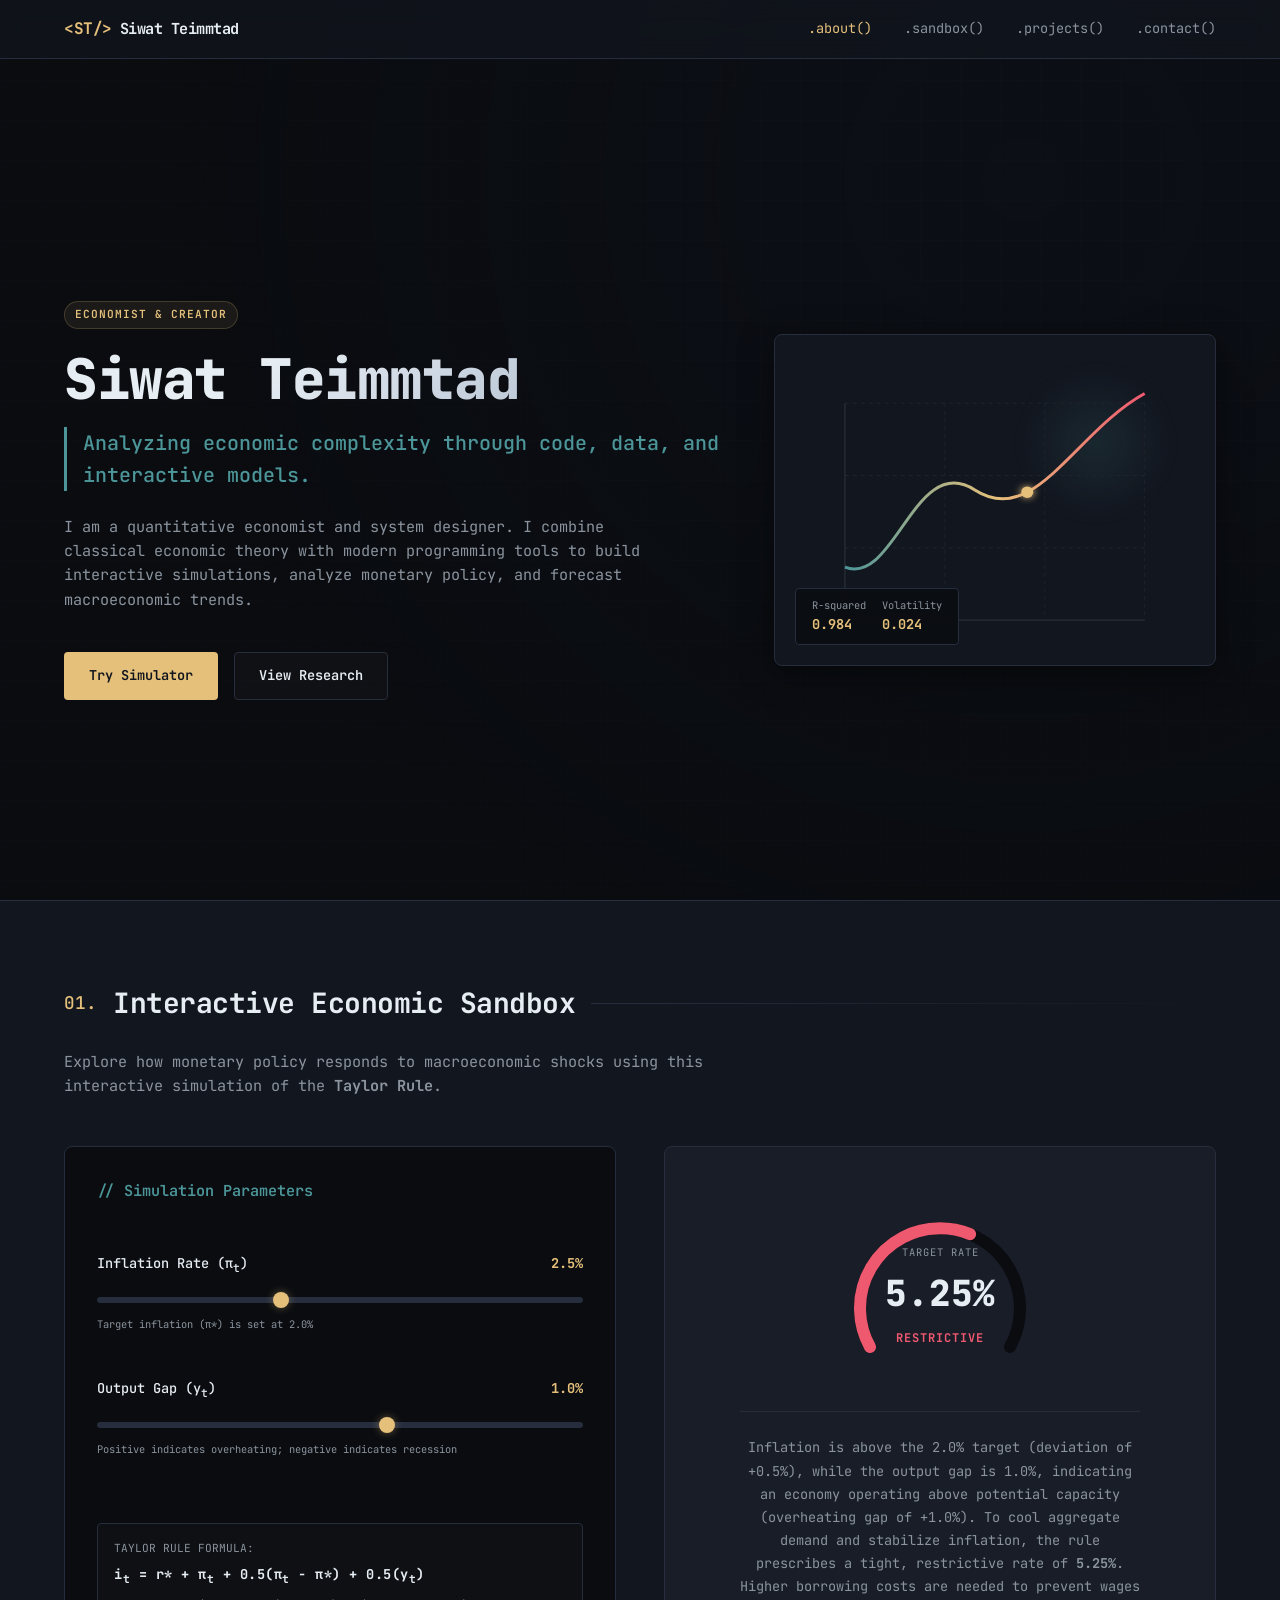
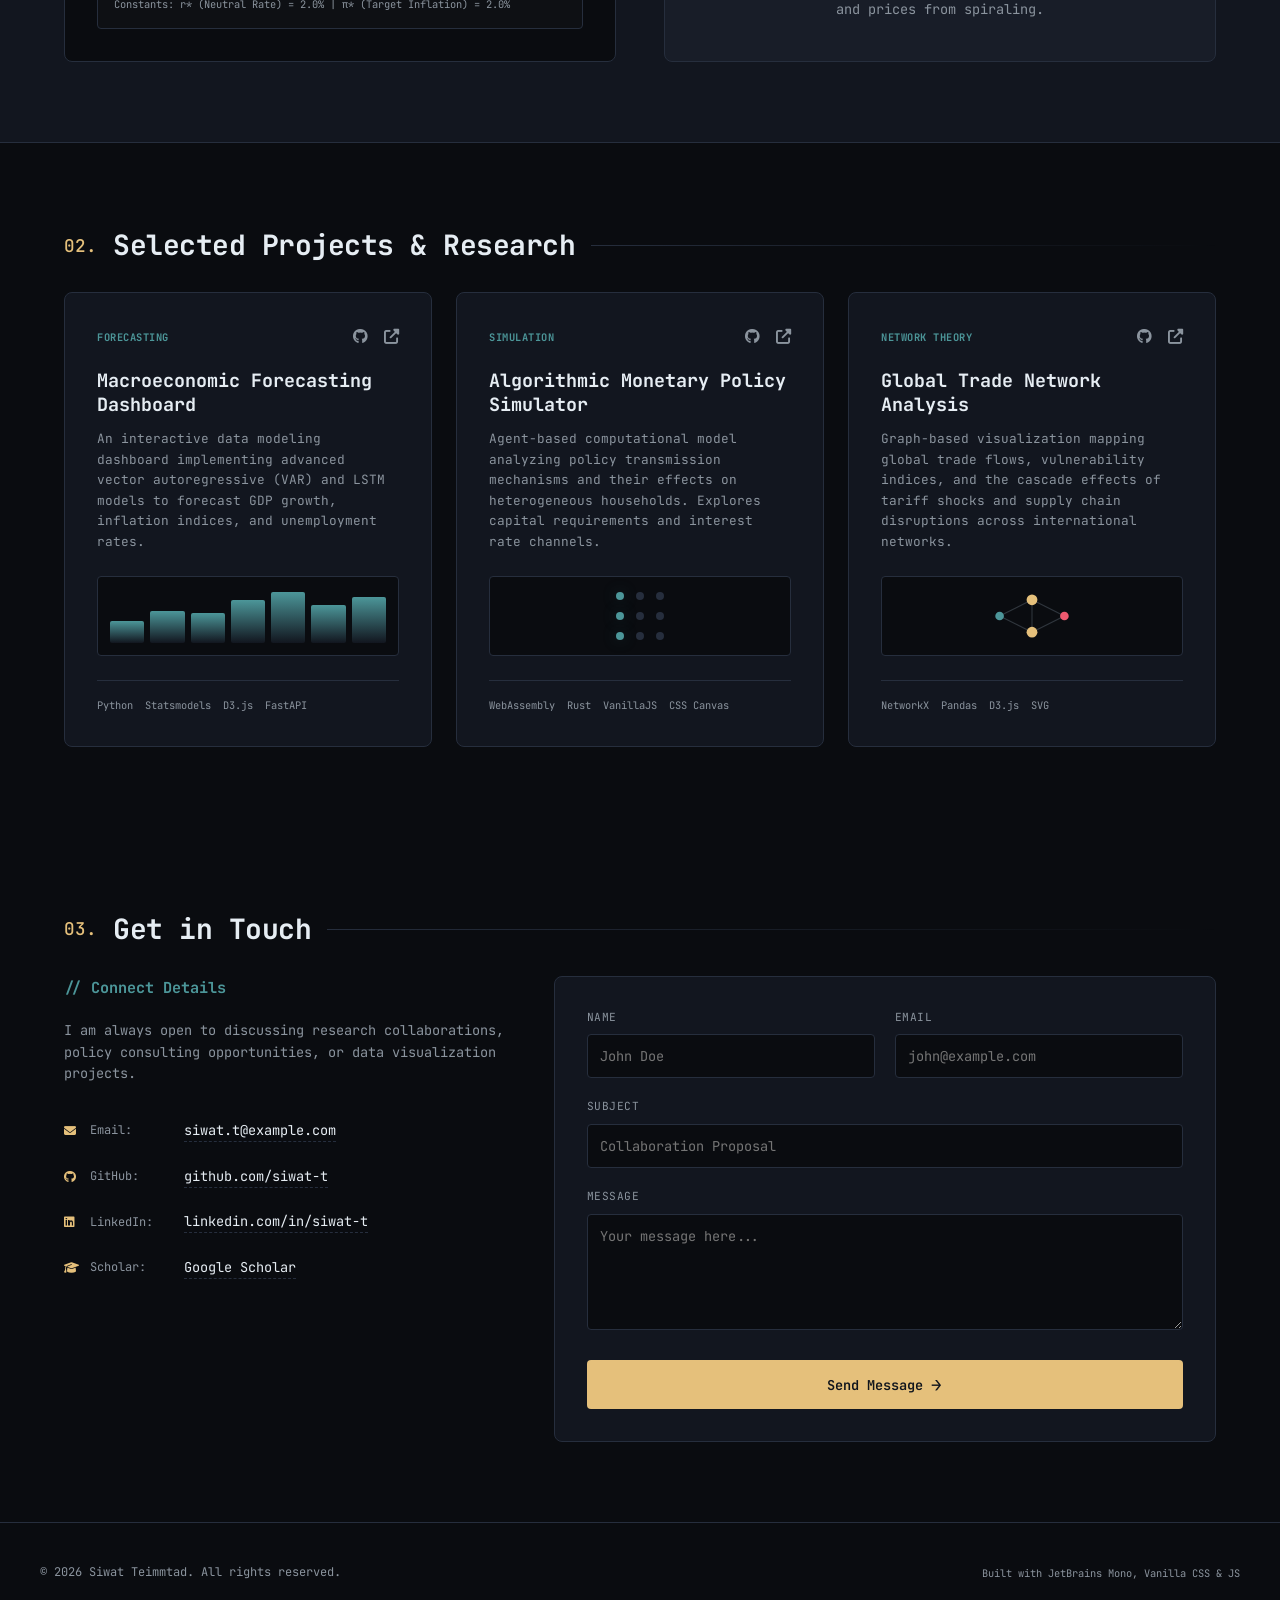
==== index.html @ c74021ed "feat: Add animated Matrix digital rain background" ====
<!DOCTYPE html>
<html lang="en">
<head>
  <meta charset="UTF-8">
  <meta name="viewport" content="width=device-width, initial-scale=1.0">
  <title>Siwat Teimmtad | Creator & Economist</title>
  <meta name="description" content="Portfolio of Siwat Teimmtad, a Creator and Economist specializing in quantitative macroeconomics, policy modeling, and interactive systems.">
  <meta name="author" content="Siwat Teimmtad">
  
  <!-- SEO & OpenGraph -->
  <meta property="og:title" content="Siwat Teimmtad | Creator & Economist">
  <meta property="og:description" content="Quantitative macroeconomics, monetary policy simulators, and data-driven systems.">
  <meta property="og:type" content="website">
  
  <!-- JetBrains Mono Google Font -->
  <link rel="preconnect" href="https://fonts.googleapis.com">
  <link rel="preconnect" href="https://fonts.gstatic.com" crossorigin>
  <link href="https://fonts.googleapis.com/css2?family=JetBrains+Mono:ital,wght@0,100..800;1,100..800&display=swap" rel="stylesheet">
  
  <!-- FontAwesome Icons for Contacts -->
  <link rel="stylesheet" href="https://cdnjs.cloudflare.com/ajax/libs/font-awesome/6.4.0/css/all.min.css">
  
  <!-- Style Sheet -->
  <link rel="stylesheet" href="style.css">
</head>
<body>
  <!-- Matrix Digital Rain Background -->
  <canvas id="matrix-canvas"></canvas>

  <!-- Header / Navigation -->
  <header class="header">
    <div class="nav-container">
      <a href="#" class="logo-container" id="logo-link">
        <span class="logo-symbol">&lt;ST/&gt;</span>
        <span class="logo-text">Siwat Teimmtad</span>
      </a>
      
      <nav class="nav-menu" id="nav-menu">
        <a href="#about" class="nav-link">.about()</a>
        <a href="#sandbox" class="nav-link">.sandbox()</a>
        <a href="#projects" class="nav-link">.projects()</a>
        <a href="#contact" class="nav-link">.contact()</a>
      </nav>
      
      <button class="menu-toggle" id="menu-toggle" aria-label="Toggle Menu">
        <span class="bar"></span>
        <span class="bar"></span>
        <span class="bar"></span>
      </button>
    </div>
  </header>

  <!-- Hero Section -->
  <section id="about" class="hero-section">
    <div class="grid-overlay"></div>
    <div class="section-container hero-grid">
      <div class="hero-info">
        <div class="badge">ECONOMIST & CREATOR</div>
        <h1 class="hero-title">Siwat Teimmtad</h1>
        <p class="hero-subtitle">Analyzing economic complexity through code, data, and interactive models.</p>
        <p class="hero-desc">
          I am a quantitative economist and system designer. I combine classical economic theory with modern programming tools to build interactive simulations, analyze monetary policy, and forecast macroeconomic trends.
        </p>
        <div class="hero-actions">
          <a href="#sandbox" class="btn btn-primary">Try Simulator</a>
          <a href="#projects" class="btn btn-secondary">View Research</a>
        </div>
      </div>
      
      <div class="hero-visual">
        <div class="visual-canvas">
          <div class="glowing-orb"></div>
          <div class="matrix-grid">
            <svg class="graph-svg" viewBox="0 0 400 300" preserveAspectRatio="none">
              <!-- Grid Lines -->
              <line x1="50" y1="50" x2="350" y2="50" stroke="#1f242c" stroke-dasharray="4" />
              <line x1="50" y1="125" x2="350" y2="125" stroke="#1f242c" stroke-dasharray="4" />
              <line x1="50" y1="200" x2="350" y2="200" stroke="#1f242c" stroke-dasharray="4" />
              <line x1="50" y1="275" x2="350" y2="275" stroke="#30363d" />
              
              <line x1="50" y1="50" x2="50" y2="275" stroke="#30363d" />
              <line x1="150" y1="50" x2="150" y2="275" stroke="#1f242c" stroke-dasharray="4" />
              <line x1="250" y1="50" x2="250" y2="275" stroke="#1f242c" stroke-dasharray="4" />
              <line x1="350" y1="50" x2="350" y2="275" stroke="#1f242c" stroke-dasharray="4" />
              
              <!-- Curved Graph Line (Trend) -->
              <path d="M 50 220 C 100 240, 120 100, 180 140 C 240 180, 280 80, 350 40" fill="none" stroke="url(#accent-gradient)" stroke-width="3" id="hero-graph-path" />
              
              <!-- Animated Glowing Dot -->
              <circle cx="50" cy="220" r="6" fill="#e5c07b" class="pulse-dot" id="hero-graph-dot">
                <animateMotion dur="6s" repeatCount="indefinite" path="M 0 0 C 50 20, 70 -120, 130 -80 C 190 -40, 230 -140, 300 -180" />
              </circle>
              
              <defs>
                <linearGradient id="accent-gradient" x1="0%" y1="0%" x2="100%" y2="0%">
                  <stop offset="0%" stop-color="#4c9699" />
                  <stop offset="50%" stop-color="#e5c07b" />
                  <stop offset="100%" stop-color="#ef596f" />
                </linearGradient>
              </defs>
            </svg>
            <div class="metrics-overlay">
              <div class="metric-item">
                <span class="label">R-squared</span>
                <span class="value">0.984</span>
              </div>
              <div class="metric-item">
                <span class="label">Volatility</span>
                <span class="value">0.024</span>
              </div>
            </div>
          </div>
        </div>
      </div>
    </div>
  </section>

  <!-- Interactive Sandbox Section -->
  <section id="sandbox" class="sandbox-section">
    <div class="section-container">
      <div class="section-header">
        <span class="section-number">01.</span>
        <h2 class="section-title">Interactive Economic Sandbox</h2>
        <div class="section-divider"></div>
      </div>
      <p class="section-subtitle">
        Explore how monetary policy responds to macroeconomic shocks using this interactive simulation of the <strong>Taylor Rule</strong>.
      </p>

      <div class="sandbox-grid">
        <!-- Control Panel -->
        <div class="control-panel">
          <h3 class="panel-title">// Simulation Parameters</h3>
          
          <div class="control-group">
            <div class="control-label">
              <span>Inflation Rate (&pi;<sub>t</sub>)</span>
              <span class="control-value" id="val-inflation">2.5%</span>
            </div>
            <input type="range" id="input-inflation" min="-2.0" max="10.0" step="0.1" value="2.5" class="range-slider">
            <span class="slider-hint">Target inflation (&pi;*) is set at 2.0%</span>
          </div>

          <div class="control-group">
            <div class="control-label">
              <span>Output Gap (y<sub>t</sub>)</span>
              <span class="control-value" id="val-outputgap">1.0%</span>
            </div>
            <input type="range" id="input-outputgap" min="-5.0" max="5.0" step="0.1" value="1.0" class="range-slider">
            <span class="slider-hint">Positive indicates overheating; negative indicates recession</span>
          </div>

          <div class="equation-display">
            <div class="equation-title">Taylor Rule Formula:</div>
            <div class="equation-formula">
              i<sub>t</sub> = r* + &pi;<sub>t</sub> + 0.5(&pi;<sub>t</sub> - &pi;*) + 0.5(y<sub>t</sub>)
            </div>
            <div class="equation-constants">
              Constants: r* (Neutral Rate) = 2.0% | &pi;* (Target Inflation) = 2.0%
            </div>
          </div>
        </div>

        <!-- Visual Output Panel -->
        <div class="output-panel">
          <div class="gauge-wrapper">
            <svg class="gauge-svg" viewBox="0 0 200 200">
              <!-- Gauge Background Track -->
              <path class="gauge-track" d="M 30 160 A 80 80 0 1 1 170 160" fill="none" stroke="#21262d" stroke-width="12" stroke-linecap="round" />
              <!-- Gauge Value Fill -->
              <path class="gauge-fill" id="gauge-fill" d="M 30 160 A 80 80 0 1 1 170 160" fill="none" stroke="#e5c07b" stroke-width="12" stroke-linecap="round" stroke-dasharray="380" stroke-dashoffset="380" />
            </svg>
            <div class="gauge-center">
              <div class="gauge-label">TARGET RATE</div>
              <div class="gauge-value" id="target-rate-val">5.25%</div>
              <div class="gauge-sub" id="policy-stance">RESTRICTIVE</div>
            </div>
          </div>

          <div class="simulation-feedback" id="simulation-narrative">
            Inflation is currently elevated above target, and the economy is operating slightly above potential capacity. The Taylor Rule prescribes a restrictive stance of 5.25% to stabilize inflation expectations.
          </div>
        </div>
      </div>
    </div>
  </section>

  <!-- Projects Section -->
  <section id="projects" class="projects-section">
    <div class="section-container">
      <div class="section-header">
        <span class="section-number">02.</span>
        <h2 class="section-title">Selected Projects & Research</h2>
        <div class="section-divider"></div>
      </div>
      
      <div class="projects-grid">
        <!-- Project 1 -->
        <article class="project-card">
          <div class="project-header">
            <span class="project-tag">Forecasting</span>
            <div class="project-links">
              <a href="#" aria-label="Source Code" class="project-link-icon"><i class="fab fa-github"></i></a>
              <a href="#" aria-label="External Link" class="project-link-icon"><i class="fas fa-external-link-alt"></i></a>
            </div>
          </div>
          <h3 class="project-title">Macroeconomic Forecasting Dashboard</h3>
          <p class="project-description">
            An interactive data modeling dashboard implementing advanced vector autoregressive (VAR) and LSTM models to forecast GDP growth, inflation indices, and unemployment rates.
          </p>
          
          <div class="project-visual">
            <div class="mini-chart">
              <span class="bar-chart-bar" style="height: 40%"></span>
              <span class="bar-chart-bar" style="height: 60%"></span>
              <span class="bar-chart-bar" style="height: 55%"></span>
              <span class="bar-chart-bar" style="height: 80%"></span>
              <span class="bar-chart-bar" style="height: 95%"></span>
              <span class="bar-chart-bar" style="height: 70%"></span>
              <span class="bar-chart-bar" style="height: 85%"></span>
            </div>
          </div>
          
          <ul class="project-tech-list">
            <li>Python</li>
            <li>Statsmodels</li>
            <li>D3.js</li>
            <li>FastAPI</li>
          </ul>
        </article>

        <!-- Project 2 -->
        <article class="project-card">
          <div class="project-header">
            <span class="project-tag">Simulation</span>
            <div class="project-links">
              <a href="#" aria-label="Source Code" class="project-link-icon"><i class="fab fa-github"></i></a>
              <a href="#" aria-label="External Link" class="project-link-icon"><i class="fas fa-external-link-alt"></i></a>
            </div>
          </div>
          <h3 class="project-title">Algorithmic Monetary Policy Simulator</h3>
          <p class="project-description">
            Agent-based computational model analyzing policy transmission mechanisms and their effects on heterogeneous households. Explores capital requirements and interest rate channels.
          </p>
          
          <div class="project-visual">
            <div class="dots-grid-visual">
              <span class="dot-node pulse"></span>
              <span class="dot-node"></span>
              <span class="dot-node"></span>
              <span class="dot-node pulse"></span>
              <span class="dot-node"></span>
              <span class="dot-node"></span>
              <span class="dot-node pulse"></span>
              <span class="dot-node"></span>
              <span class="dot-node"></span>
            </div>
          </div>
          
          <ul class="project-tech-list">
            <li>WebAssembly</li>
            <li>Rust</li>
            <li>VanillaJS</li>
            <li>CSS Canvas</li>
          </ul>
        </article>

        <!-- Project 3 -->
        <article class="project-card">
          <div class="project-header">
            <span class="project-tag">Network Theory</span>
            <div class="project-links">
              <a href="#" aria-label="Source Code" class="project-link-icon"><i class="fab fa-github"></i></a>
              <a href="#" aria-label="External Link" class="project-link-icon"><i class="fas fa-external-link-alt"></i></a>
            </div>
          </div>
          <h3 class="project-title">Global Trade Network Analysis</h3>
          <p class="project-description">
            Graph-based visualization mapping global trade flows, vulnerability indices, and the cascade effects of tariff shocks and supply chain disruptions across international networks.
          </p>
          
          <div class="project-visual">
            <div class="network-visual">
              <svg viewBox="0 0 100 50" class="network-svg">
                <line x1="20" y1="25" x2="50" y2="10" stroke="#30363d" stroke-width="1" />
                <line x1="20" y1="25" x2="50" y2="40" stroke="#30363d" stroke-width="1" />
                <line x1="50" y1="10" x2="80" y2="25" stroke="#30363d" stroke-width="1" />
                <line x1="50" y1="40" x2="80" y2="25" stroke="#30363d" stroke-width="1" />
                <line x1="50" y1="10" x2="50" y2="40" stroke="#30363d" stroke-width="1" />
                <circle cx="20" cy="25" r="4" fill="#4c9699" />
                <circle cx="50" cy="10" r="5" fill="#e5c07b" />
                <circle cx="50" cy="40" r="5" fill="#e5c07b" />
                <circle cx="80" cy="25" r="4" fill="#ef596f" />
              </svg>
            </div>
          </div>
          
          <ul class="project-tech-list">
            <li>NetworkX</li>
            <li>Pandas</li>
            <li>D3.js</li>
            <li>SVG</li>
          </ul>
        </article>
      </div>
    </div>
  </section>

  <!-- Contact Section -->
  <section id="contact" class="contact-section">
    <div class="section-container">
      <div class="section-header">
        <span class="section-number">03.</span>
        <h2 class="section-title">Get in Touch</h2>
        <div class="section-divider"></div>
      </div>
      
      <div class="contact-grid">
        <div class="contact-info">
          <h3 class="contact-info-title">// Connect Details</h3>
          <p class="contact-info-desc">
            I am always open to discussing research collaborations, policy consulting opportunities, or data visualization projects.
          </p>
          
          <ul class="contact-list">
            <li>
              <span class="contact-label"><i class="fas fa-envelope"></i> Email:</span>
              <a href="mailto:siwat.t@example.com" class="contact-link">siwat.t@example.com</a>
            </li>
            <li>
              <span class="contact-label"><i class="fab fa-github"></i> GitHub:</span>
              <a href="https://github.com" target="_blank" rel="noopener noreferrer" class="contact-link">github.com/siwat-t</a>
            </li>
            <li>
              <span class="contact-label"><i class="fab fa-linkedin"></i> LinkedIn:</span>
              <a href="https://linkedin.com" target="_blank" rel="noopener noreferrer" class="contact-link">linkedin.com/in/siwat-t</a>
            </li>
            <li>
              <span class="contact-label"><i class="fas fa-graduation-cap"></i> Scholar:</span>
              <a href="https://scholar.google.com" target="_blank" rel="noopener noreferrer" class="contact-link">Google Scholar</a>
            </li>
          </ul>
        </div>
        
        <div class="contact-form-container">
          <form class="contact-form" id="contact-form">
            <div class="form-row">
              <div class="form-group">
                <label for="form-name">Name</label>
                <input type="text" id="form-name" required placeholder="John Doe">
              </div>
              <div class="form-group">
                <label for="form-email">Email</label>
                <input type="email" id="form-email" required placeholder="john@example.com">
              </div>
            </div>
            
            <div class="form-group">
              <label for="form-subject">Subject</label>
              <input type="text" id="form-subject" required placeholder="Collaboration Proposal">
            </div>
            
            <div class="form-group">
              <label for="form-message">Message</label>
              <textarea id="form-message" required placeholder="Your message here..." rows="5"></textarea>
            </div>
            
            <button type="submit" class="btn btn-primary btn-submit">
              Send Message <span class="send-icon">&rarr;</span>
            </button>
            <div class="toast-message" id="toast-message">Message sent successfully!</div>
          </form>
        </div>
      </div>
    </div>
  </section>

  <!-- Footer -->
  <footer class="footer">
    <div class="footer-container">
      <p class="footer-copy">&copy; 2026 Siwat Teimmtad. All rights reserved.</p>
      <p class="footer-credit">Built with JetBrains Mono, Vanilla CSS & JS</p>
    </div>
  </footer>

  <script src="script.js"></script>
</body>
</html>
---- style.css ----
/* ==========================================================================
   Design System & Variables
   ========================================================================== */
:root {
  /* Color Palette */
  --bg-primary: #0a0c10;
  --bg-secondary: #12161f;
  --bg-elevated: #181d28;
  --border-color: #262e3d;
  --border-focus: #3e4c63;
  
  --color-primary: #e5c07b; /* Amber Gold */
  --color-secondary: #4c9699; /* Muted Teal */
  --color-danger: #ef596f; /* Rose Red */
  --color-success: #89b482; /* Muted Green */
  
  --text-main: #e6edf3;
  --text-muted: #8b949e;
  --text-dark: #0f141c;
  
  /* Fonts */
  --font-family: 'JetBrains Mono', monospace;
  
  /* Transitions */
  --transition-fast: 0.2s cubic-bezier(0.4, 0, 0.2, 1);
  --transition-normal: 0.4s cubic-bezier(0.4, 0, 0.2, 1);
  
  /* Shadows & Glows */
  --glow-gold: 0 0 15px rgba(229, 192, 123, 0.25);
  --glow-teal: 0 0 15px rgba(76, 150, 153, 0.25);
  --shadow-main: 0 8px 32px 0 rgba(0, 0, 0, 0.5);
  --glass-bg: rgba(18, 22, 31, 0.7);
}

/* ==========================================================================
   Base Reset
   ========================================================================== */
*, *::before, *::after {
  box-sizing: border-box;
  margin: 0;
  padding: 0;
}

html {
  scroll-behavior: smooth;
  font-size: 16px;
  background-color: var(--bg-primary);
  color: var(--text-main);
  font-family: var(--font-family);
  -webkit-font-smoothing: antialiased;
  -moz-osx-font-smoothing: grayscale;
}

#matrix-canvas {
  position: fixed;
  top: 0;
  left: 0;
  width: 100vw;
  height: 100vh;
  z-index: 0;
  pointer-events: none;
  opacity: 0.12;
}

section, header, footer {
  position: relative;
  z-index: 1;
}

body {
  min-height: 100vh;
  line-height: 1.6;
  overflow-x: hidden;
  position: relative;
}

a {
  color: inherit;
  text-decoration: none;
  transition: color var(--transition-fast);
}

ul {
  list-style: none;
}

input, textarea, button {
  font-family: inherit;
  color: inherit;
  background: none;
  border: none;
}

/* ==========================================================================
   Utility Layouts & Containers
   ========================================================================== */
.section-container {
  max-width: 1200px;
  margin: 0 auto;
  padding: 80px 24px;
  position: relative;
  z-index: 2;
}

/* Header & Navigation */
.header {
  position: fixed;
  top: 0;
  left: 0;
  width: 100%;
  z-index: 100;
  border-bottom: 1px solid var(--border-color);
  background: var(--glass-bg);
  backdrop-filter: blur(12px);
  -webkit-backdrop-filter: blur(12px);
  transition: transform var(--transition-normal);
}

.nav-container {
  max-width: 1200px;
  margin: 0 auto;
  padding: 16px 24px;
  display: flex;
  justify-content: space-between;
  align-items: center;
}

.logo-container {
  display: flex;
  align-items: center;
  gap: 8px;
  font-weight: 700;
  letter-spacing: -0.5px;
}

.logo-symbol {
  color: var(--color-primary);
}

.logo-text {
  font-size: 0.95rem;
}

.nav-menu {
  display: flex;
  gap: 32px;
}

.nav-link {
  font-size: 0.85rem;
  color: var(--text-muted);
}

.nav-link:hover {
  color: var(--color-primary);
}

/* Menu Toggle for Mobile */
.menu-toggle {
  display: none;
  flex-direction: column;
  gap: 6px;
  cursor: pointer;
  z-index: 101;
}

.menu-toggle .bar {
  width: 24px;
  height: 2px;
  background-color: var(--text-main);
  transition: all var(--transition-fast);
}

/* Active State for Mobile Navigation Hamburger */
.menu-toggle.active .bar:nth-child(1) {
  transform: translateY(8px) rotate(45deg);
}

.menu-toggle.active .bar:nth-child(2) {
  opacity: 0;
}

.menu-toggle.active .bar:nth-child(3) {
  transform: translateY(-8px) rotate(-45deg);
}

/* Buttons */
.btn {
  display: inline-flex;
  align-items: center;
  justify-content: center;
  padding: 12px 24px;
  font-size: 0.85rem;
  font-weight: 600;
  border-radius: 4px;
  cursor: pointer;
  transition: all var(--transition-fast);
  border: 1px solid transparent;
}

.btn-primary {
  background-color: var(--color-primary);
  color: var(--text-dark);
}

.btn-primary:hover {
  background-color: transparent;
  color: var(--color-primary);
  border-color: var(--color-primary);
  box-shadow: var(--glow-gold);
}

.btn-secondary {
  border-color: var(--border-color);
  color: var(--text-main);
  background-color: rgba(255, 255, 255, 0.02);
}

.btn-secondary:hover {
  border-color: var(--color-secondary);
  color: var(--color-secondary);
  box-shadow: var(--glow-teal);
}

/* Section Headers */
.section-header {
  display: flex;
  align-items: center;
  gap: 16px;
  margin-bottom: 24px;
}

.section-number {
  font-size: 1.1rem;
  color: var(--color-primary);
  font-weight: 500;
}

.section-title {
  font-size: 1.75rem;
  font-weight: 700;
  letter-spacing: -0.5px;
}

.section-divider {
  flex-grow: 1;
  height: 1px;
  background: linear-gradient(90deg, var(--border-color) 0%, transparent 100%);
}

.section-subtitle {
  color: var(--text-muted);
  font-size: 0.95rem;
  max-width: 700px;
  margin-bottom: 48px;
}

/* ==========================================================================
   Hero Section
   ========================================================================== */
.hero-section {
  position: relative;
  min-height: 100vh;
  display: flex;
  align-items: center;
  background: radial-gradient(circle at 80% 20%, rgba(20, 26, 38, 0.3) 0%, var(--bg-primary) 70%);
  padding-top: 100px;
}

/* Grid Overlay Background Graphic */
.grid-overlay {
  position: absolute;
  top: 0;
  left: 0;
  width: 100%;
  height: 100%;
  background-size: 40px 40px;
  background-image: 
    linear-gradient(to right, rgba(38, 46, 61, 0.05) 1px, transparent 1px),
    linear-gradient(to bottom, rgba(38, 46, 61, 0.05) 1px, transparent 1px);
  pointer-events: none;
  z-index: 1;
}

.hero-grid {
  display: grid;
  grid-template-columns: 1.2fr 0.8fr;
  gap: 48px;
  align-items: center;
}

.badge {
  display: inline-block;
  padding: 4px 10px;
  font-size: 0.7rem;
  font-weight: 600;
  background-color: rgba(229, 192, 123, 0.08);
  border: 1px solid rgba(229, 192, 123, 0.2);
  color: var(--color-primary);
  border-radius: 40px;
  margin-bottom: 20px;
  letter-spacing: 1px;
}

.hero-title {
  font-size: 3.5rem;
  line-height: 1.1;
  font-weight: 800;
  letter-spacing: -1.5px;
  margin-bottom: 16px;
  background: linear-gradient(135deg, var(--text-main) 30%, #a2b0c5 100%);
  -webkit-background-clip: text;
  -webkit-text-fill-color: transparent;
}

.hero-subtitle {
  font-size: 1.25rem;
  color: var(--color-secondary);
  font-weight: 500;
  margin-bottom: 24px;
  border-left: 3px solid var(--color-secondary);
  padding-left: 16px;
}

.hero-desc {
  color: var(--text-muted);
  font-size: 0.95rem;
  max-width: 600px;
  margin-bottom: 40px;
}

.hero-actions {
  display: flex;
  gap: 16px;
}

/* Hero Visual Canvas / SVG Animation */
.hero-visual {
  position: relative;
  display: flex;
  justify-content: center;
  align-items: center;
}

.visual-canvas {
  width: 100%;
  aspect-ratio: 4/3;
  background-color: var(--bg-secondary);
  border: 1px solid var(--border-color);
  border-radius: 8px;
  position: relative;
  overflow: hidden;
  box-shadow: var(--shadow-main);
}

.glowing-orb {
  position: absolute;
  width: 150px;
  height: 150px;
  background: radial-gradient(circle, rgba(76, 150, 153, 0.15) 0%, transparent 70%);
  border-radius: 50%;
  top: 10%;
  right: 10%;
  filter: blur(10px);
  pointer-events: none;
}

.matrix-grid {
  width: 100%;
  height: 100%;
  position: relative;
}

.graph-svg {
  width: 100%;
  height: 100%;
  padding: 20px;
}

.pulse-dot {
  filter: drop-shadow(0 0 4px var(--color-primary));
}

.metrics-overlay {
  position: absolute;
  bottom: 20px;
  left: 20px;
  display: flex;
  gap: 16px;
  background-color: rgba(10, 12, 16, 0.85);
  padding: 8px 16px;
  border: 1px solid var(--border-color);
  border-radius: 4px;
  backdrop-filter: blur(4px);
}

.metric-item {
  display: flex;
  flex-direction: column;
}

.metric-item .label {
  font-size: 0.65rem;
  color: var(--text-muted);
}

.metric-item .value {
  font-size: 0.85rem;
  font-weight: 700;
  color: var(--color-primary);
}

/* ==========================================================================
   Sandbox Section (Taylor Rule Policy Simulator)
   ========================================================================== */
.sandbox-section {
  background-color: var(--bg-secondary);
  border-top: 1px solid var(--border-color);
  border-bottom: 1px solid var(--border-color);
}

.sandbox-grid {
  display: grid;
  grid-template-columns: 1fr 1fr;
  gap: 48px;
  align-items: stretch;
}

.control-panel {
  background-color: var(--bg-primary);
  border: 1px solid var(--border-color);
  border-radius: 8px;
  padding: 32px;
  display: flex;
  flex-direction: column;
  justify-content: space-between;
}

.panel-title {
  font-size: 0.95rem;
  color: var(--color-secondary);
  margin-bottom: 32px;
  font-weight: 600;
}

.control-group {
  margin-bottom: 28px;
}

.control-label {
  display: flex;
  justify-content: space-between;
  font-size: 0.85rem;
  margin-bottom: 8px;
  font-weight: 500;
}

.control-value {
  color: var(--color-primary);
  font-weight: 700;
}

.range-slider {
  width: 100%;
  height: 6px;
  background: var(--border-color);
  border-radius: 3px;
  outline: none;
  -webkit-appearance: none;
  cursor: pointer;
}

.range-slider::-webkit-slider-thumb {
  -webkit-appearance: none;
  width: 16px;
  height: 16px;
  border-radius: 50%;
  background: var(--color-primary);
  cursor: pointer;
  transition: transform var(--transition-fast);
  box-shadow: 0 0 8px rgba(229, 192, 123, 0.4);
}

.range-slider::-webkit-slider-thumb:hover {
  transform: scale(1.2);
}

.slider-hint {
  display: block;
  font-size: 0.65rem;
  color: var(--text-muted);
  margin-top: 6px;
}

.equation-display {
  margin-top: 20px;
  padding: 16px;
  background-color: rgba(255, 255, 255, 0.015);
  border: 1px solid var(--border-color);
  border-radius: 4px;
}

.equation-title {
  font-size: 0.7rem;
  color: var(--text-muted);
  margin-bottom: 6px;
  text-transform: uppercase;
}

.equation-formula {
  font-size: 0.85rem;
  font-weight: 700;
  color: var(--text-main);
  letter-spacing: 0.5px;
  margin-bottom: 8px;
}

.equation-constants {
  font-size: 0.65rem;
  color: var(--text-muted);
}

/* Output Panel / Dial Gauge */
.output-panel {
  background-color: var(--bg-elevated);
  border: 1px solid var(--border-color);
  border-radius: 8px;
  padding: 40px;
  display: flex;
  flex-direction: column;
  align-items: center;
  justify-content: center;
  text-align: center;
  position: relative;
}

.gauge-wrapper {
  position: relative;
  width: 240px;
  height: 200px;
  margin-bottom: 24px;
}

.gauge-svg {
  width: 100%;
  height: 100%;
}

.gauge-track {
  stroke: var(--bg-primary);
}

.gauge-fill {
  transition: stroke-dashoffset 0.3s ease, stroke 0.3s ease;
}

.gauge-center {
  position: absolute;
  top: 55%;
  left: 50%;
  transform: translate(-50%, -50%);
  display: flex;
  flex-direction: column;
  align-items: center;
}

.gauge-label {
  font-size: 0.65rem;
  color: var(--text-muted);
  letter-spacing: 1px;
}

.gauge-value {
  font-size: 2.25rem;
  font-weight: 800;
  color: var(--text-main);
  margin: 4px 0;
}

.gauge-sub {
  font-size: 0.75rem;
  font-weight: 700;
  letter-spacing: 1px;
  padding: 2px 8px;
  border-radius: 3px;
  background-color: rgba(229, 192, 123, 0.1);
  color: var(--color-primary);
  transition: background-color 0.3s ease, color 0.3s ease;
}

.simulation-feedback {
  font-size: 0.85rem;
  color: var(--text-muted);
  line-height: 1.7;
  max-width: 400px;
  border-top: 1px solid var(--border-color);
  padding-top: 24px;
}

/* ==========================================================================
   Projects Section
   ========================================================================== */
.projects-grid {
  display: grid;
  grid-template-columns: repeat(3, 1fr);
  gap: 24px;
}

.project-card {
  background-color: var(--bg-secondary);
  border: 1px solid var(--border-color);
  border-radius: 8px;
  padding: 32px;
  display: flex;
  flex-direction: column;
  transition: all var(--transition-normal);
  position: relative;
  overflow: hidden;
}

.project-card::before {
  content: '';
  position: absolute;
  top: 0;
  left: 0;
  width: 100%;
  height: 2px;
  background: linear-gradient(90deg, var(--color-secondary), var(--color-primary));
  opacity: 0;
  transition: opacity var(--transition-normal);
}

.project-card:hover {
  transform: translateY(-8px);
  border-color: var(--border-focus);
  box-shadow: var(--shadow-main);
}

.project-card:hover::before {
  opacity: 1;
}

.project-header {
  display: flex;
  justify-content: space-between;
  align-items: center;
  margin-bottom: 20px;
}

.project-tag {
  font-size: 0.65rem;
  font-weight: 700;
  color: var(--color-secondary);
  text-transform: uppercase;
  letter-spacing: 0.5px;
}

.project-links {
  display: flex;
  gap: 16px;
}

.project-link-icon {
  font-size: 0.95rem;
  color: var(--text-muted);
}

.project-link-icon:hover {
  color: var(--color-primary);
}

.project-title {
  font-size: 1.15rem;
  font-weight: 700;
  margin-bottom: 12px;
  line-height: 1.3;
}

.project-description {
  font-size: 0.8rem;
  color: var(--text-muted);
  margin-bottom: 24px;
  flex-grow: 1;
  line-height: 1.6;
}

/* Interactive Demos / Visualizations Inside Cards */
.project-visual {
  height: 80px;
  background-color: var(--bg-primary);
  border: 1px solid var(--border-color);
  border-radius: 4px;
  margin-bottom: 24px;
  display: flex;
  align-items: center;
  justify-content: center;
  overflow: hidden;
  padding: 12px;
}

/* Mockup Charts inside project cards */
.mini-chart {
  display: flex;
  align-items: flex-end;
  gap: 6px;
  width: 100%;
  height: 100%;
}

.bar-chart-bar {
  flex-grow: 1;
  background: linear-gradient(0deg, var(--bg-secondary), var(--color-secondary));
  border-radius: 2px;
  transition: height 0.5s ease;
}

.project-card:hover .bar-chart-bar {
  background: linear-gradient(0deg, var(--bg-secondary), var(--color-primary));
}

.dots-grid-visual {
  display: grid;
  grid-template-columns: repeat(3, 1fr);
  gap: 12px;
}

.dot-node {
  width: 8px;
  height: 8px;
  border-radius: 50%;
  background-color: var(--border-color);
}

.dot-node.pulse {
  background-color: var(--color-secondary);
  box-shadow: var(--glow-teal);
  animation: dot-pulse 2s infinite ease-in-out;
}

.project-card:hover .dot-node.pulse {
  background-color: var(--color-primary);
  box-shadow: var(--glow-gold);
}

@keyframes dot-pulse {
  0%, 100% { transform: scale(1); opacity: 0.6; }
  50% { transform: scale(1.4); opacity: 1; }
}

.network-visual {
  width: 100%;
  height: 100%;
}

.network-svg {
  width: 100%;
  height: 100%;
}

.project-tech-list {
  display: flex;
  flex-wrap: wrap;
  gap: 8px 12px;
  border-top: 1px solid var(--border-color);
  padding-top: 16px;
}

.project-tech-list li {
  font-size: 0.65rem;
  color: var(--text-muted);
}

/* ==========================================================================
   Contact Section
   ========================================================================== */
.contact-grid {
  display: grid;
  grid-template-columns: 0.8fr 1.2fr;
  gap: 48px;
  align-items: start;
}

.contact-info-title {
  font-size: 0.95rem;
  color: var(--color-secondary);
  margin-bottom: 20px;
}

.contact-info-desc {
  font-size: 0.85rem;
  color: var(--text-muted);
  margin-bottom: 32px;
}

.contact-list {
  display: flex;
  flex-direction: column;
  gap: 20px;
}

.contact-label {
  display: inline-flex;
  align-items: center;
  gap: 10px;
  font-size: 0.75rem;
  color: var(--text-muted);
  width: 110px;
}

.contact-label i {
  color: var(--color-primary);
  width: 16px;
}

.contact-link {
  font-size: 0.85rem;
  color: var(--text-main);
  border-bottom: 1px dashed var(--border-color);
  padding-bottom: 2px;
}

.contact-link:hover {
  color: var(--color-primary);
  border-bottom-color: var(--color-primary);
}

/* Form Styles */
.contact-form {
  background-color: var(--bg-secondary);
  border: 1px solid var(--border-color);
  border-radius: 8px;
  padding: 32px;
  position: relative;
}

.form-row {
  display: grid;
  grid-template-columns: 1fr 1fr;
  gap: 20px;
}

.form-group {
  margin-bottom: 20px;
  display: flex;
  flex-direction: column;
  gap: 8px;
}

.form-group label {
  font-size: 0.7rem;
  color: var(--text-muted);
  text-transform: uppercase;
  letter-spacing: 0.5px;
}

.form-group input,
.form-group textarea {
  background-color: var(--bg-primary);
  border: 1px solid var(--border-color);
  border-radius: 4px;
  padding: 12px;
  font-size: 0.85rem;
  color: var(--text-main);
  transition: all var(--transition-fast);
}

.form-group input:focus,
.form-group textarea:focus {
  border-color: var(--color-secondary);
  box-shadow: 0 0 0 2px rgba(76, 150, 153, 0.15);
  outline: none;
}

.btn-submit {
  width: 100%;
  margin-top: 10px;
  gap: 8px;
}

.send-icon {
  font-size: 1.1rem;
  transition: transform var(--transition-fast);
}

.btn-submit:hover .send-icon {
  transform: translateX(4px);
}

/* Submit Success Toast */
.toast-message {
  position: absolute;
  bottom: -40px;
  left: 0;
  width: 100%;
  text-align: center;
  font-size: 0.75rem;
  color: var(--color-success);
  opacity: 0;
  transform: translateY(10px);
  transition: all var(--transition-normal);
  pointer-events: none;
}

.toast-message.show {
  opacity: 1;
  transform: translateY(0);
}

/* ==========================================================================
   Footer
   ========================================================================== */
.footer {
  border-top: 1px solid var(--border-color);
  padding: 40px 24px;
  background-color: var(--bg-primary);
}

.footer-container {
  max-width: 1200px;
  margin: 0 auto;
  display: flex;
  justify-content: space-between;
  align-items: center;
}

.footer-copy {
  font-size: 0.75rem;
  color: var(--text-muted);
}

.footer-credit {
  font-size: 0.65rem;
  color: var(--text-muted);
}

/* ==========================================================================
   Responsive Design Media Queries
   ========================================================================== */
@media (max-width: 1024px) {
  .projects-grid {
    grid-template-columns: repeat(2, 1fr);
  }
}

@media (max-width: 768px) {
  /* Navigation mobile menu */
  .menu-toggle {
    display: flex;
  }
  
  .nav-menu {
    position: fixed;
    top: 0;
    right: -100%;
    width: 280px;
    height: 100vh;
    background-color: var(--bg-secondary);
    border-left: 1px solid var(--border-color);
    flex-direction: column;
    padding: 100px 40px;
    gap: 40px;
    transition: right var(--transition-normal);
    box-shadow: -10px 0 30px rgba(0, 0, 0, 0.5);
  }
  
  .nav-menu.active {
    right: 0;
  }
  
  /* Hero section mobile */
  .hero-grid {
    grid-template-columns: 1fr;
    gap: 40px;
  }
  
  .hero-title {
    font-size: 2.5rem;
  }
  
  .hero-visual {
    order: -1;
    max-width: 500px;
    margin: 0 auto;
    width: 100%;
  }
  
  /* Sandbox Mobile */
  .sandbox-grid {
    grid-template-columns: 1fr;
    gap: 32px;
  }
  
  /* Contact Mobile */
  .contact-grid {
    grid-template-columns: 1fr;
    gap: 40px;
  }
}

@media (max-width: 576px) {
  .section-container {
    padding: 60px 16px;
  }
  
  .projects-grid {
    grid-template-columns: 1fr;
  }
  
  .form-row {
    grid-template-columns: 1fr;
  }
  
  .hero-actions {
    flex-direction: column;
  }
  
  .footer-container {
    flex-direction: column;
    gap: 16px;
    text-align: center;
  }
}
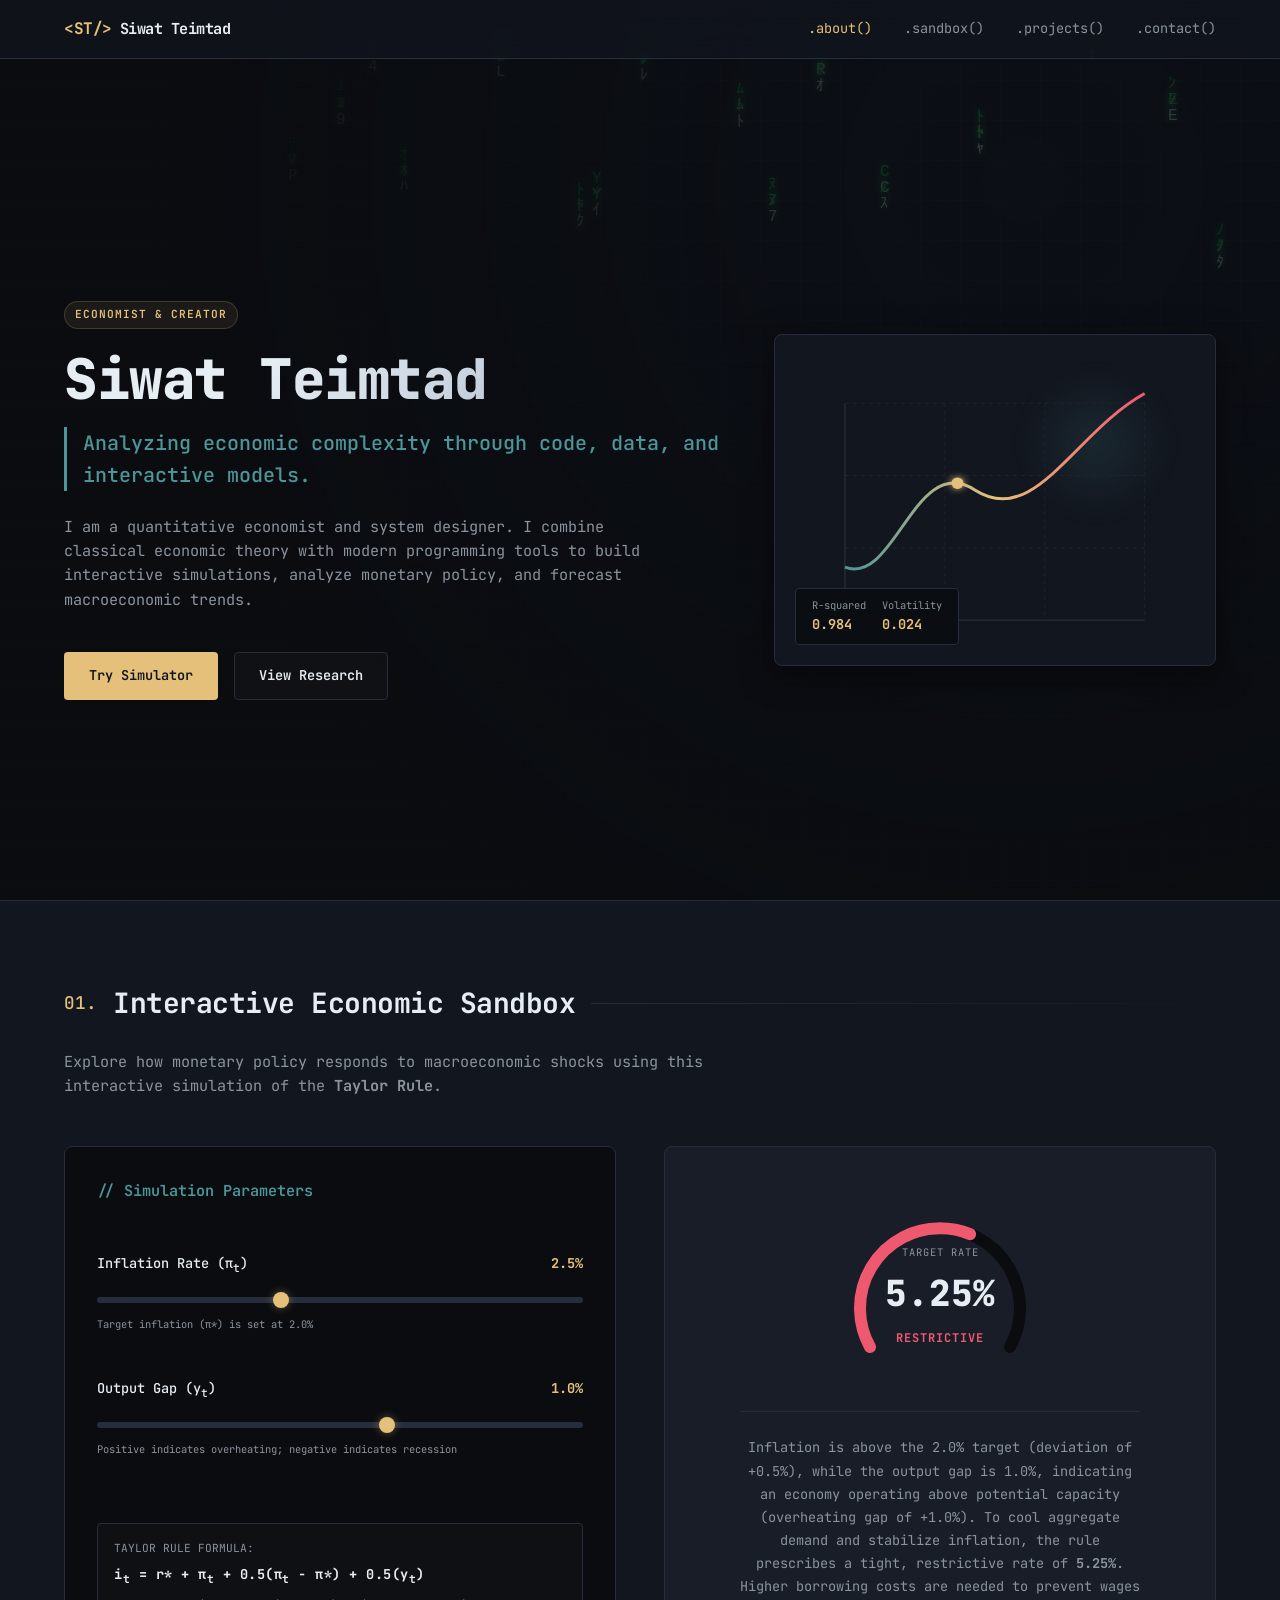
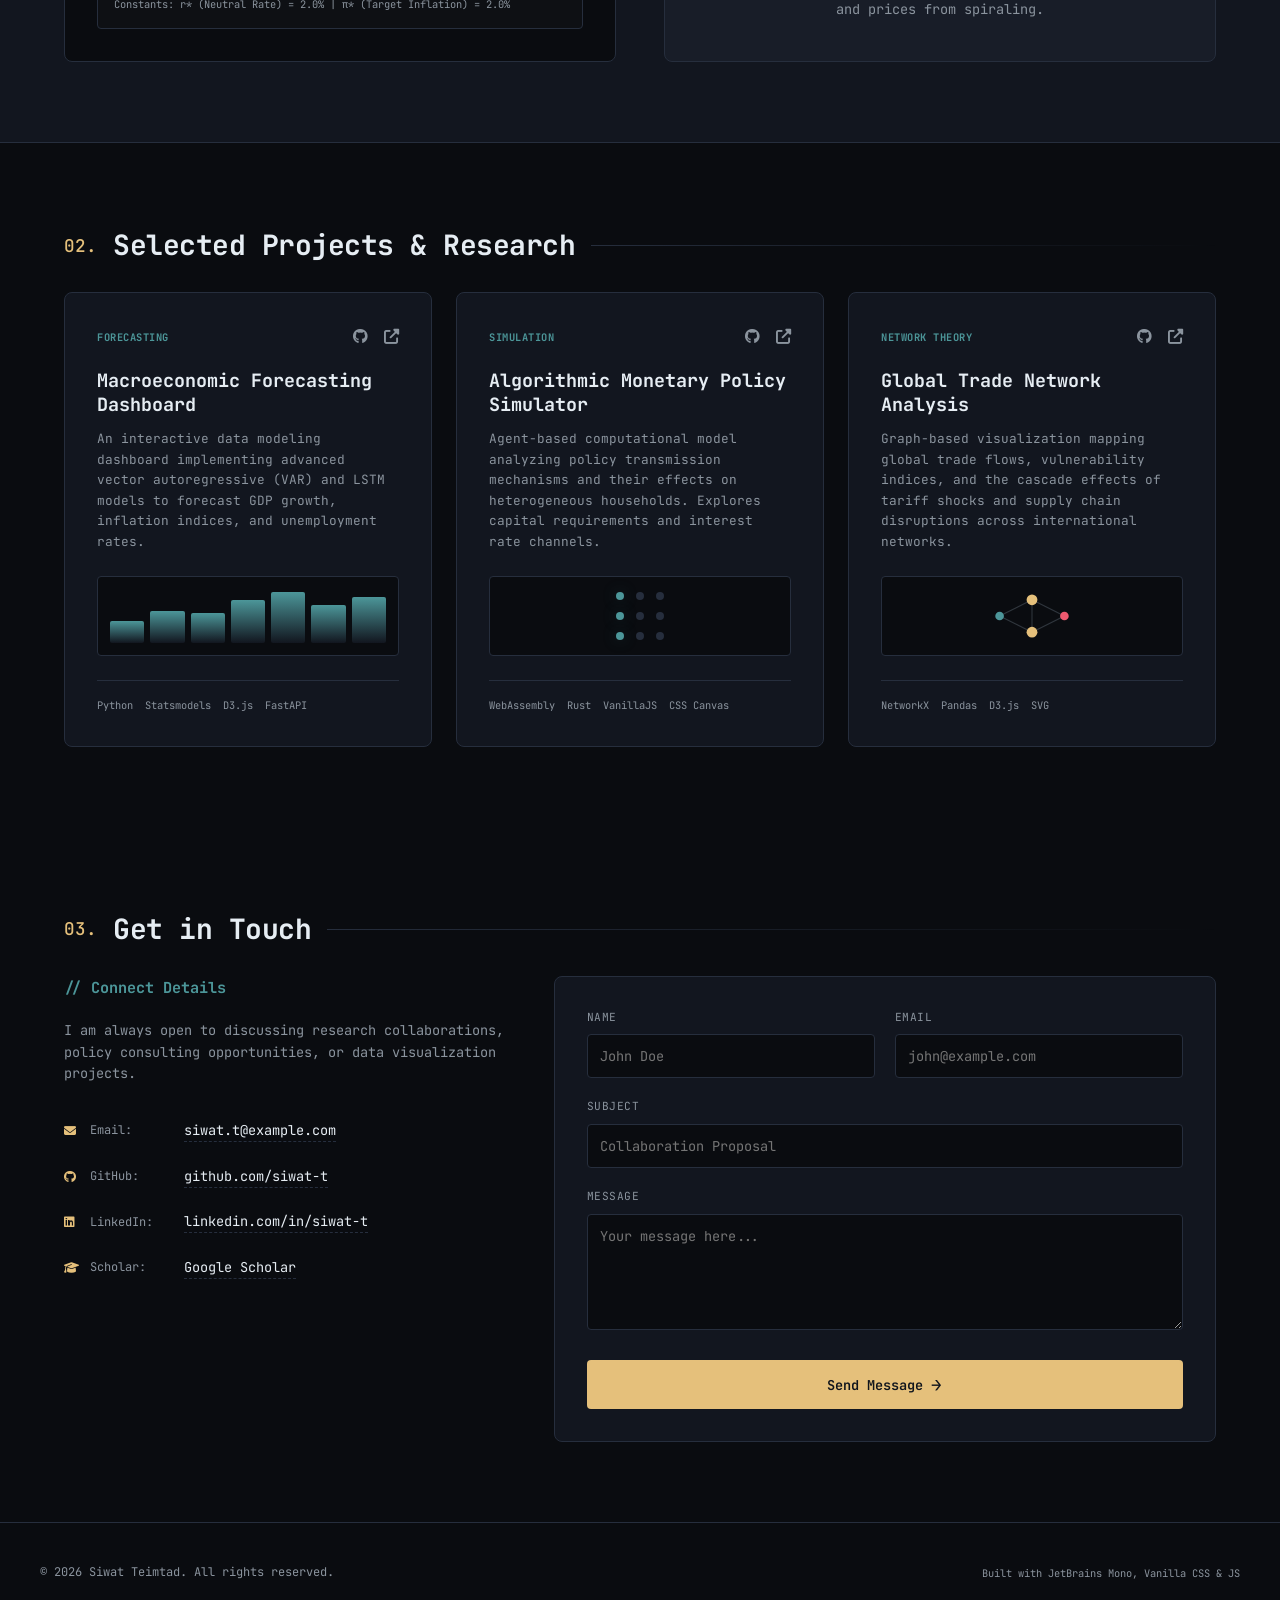
==== commit 0de43532: "docs: Correct spelling of name to Siwat Teimtad" ====
--- a/index.html
+++ b/index.html
@@ -3,12 +3,12 @@
 <head>
   <meta charset="UTF-8">
   <meta name="viewport" content="width=device-width, initial-scale=1.0">
-  <title>Siwat Teimmtad | Creator & Economist</title>
-  <meta name="description" content="Portfolio of Siwat Teimmtad, a Creator and Economist specializing in quantitative macroeconomics, policy modeling, and interactive systems.">
-  <meta name="author" content="Siwat Teimmtad">
+  <title>Siwat Teimtad | Creator & Economist</title>
+  <meta name="description" content="Portfolio of Siwat Teimtad, a Creator and Economist specializing in quantitative macroeconomics, policy modeling, and interactive systems.">
+  <meta name="author" content="Siwat Teimtad">
   
   <!-- SEO & OpenGraph -->
-  <meta property="og:title" content="Siwat Teimmtad | Creator & Economist">
+  <meta property="og:title" content="Siwat Teimtad | Creator & Economist">
   <meta property="og:description" content="Quantitative macroeconomics, monetary policy simulators, and data-driven systems.">
   <meta property="og:type" content="website">
   
@@ -32,7 +32,7 @@
     <div class="nav-container">
       <a href="#" class="logo-container" id="logo-link">
         <span class="logo-symbol">&lt;ST/&gt;</span>
-        <span class="logo-text">Siwat Teimmtad</span>
+        <span class="logo-text">Siwat Teimtad</span>
       </a>
       
       <nav class="nav-menu" id="nav-menu">
@@ -56,7 +56,7 @@
     <div class="section-container hero-grid">
       <div class="hero-info">
         <div class="badge">ECONOMIST & CREATOR</div>
-        <h1 class="hero-title">Siwat Teimmtad</h1>
+        <h1 class="hero-title">Siwat Teimtad</h1>
         <p class="hero-subtitle">Analyzing economic complexity through code, data, and interactive models.</p>
         <p class="hero-desc">
           I am a quantitative economist and system designer. I combine classical economic theory with modern programming tools to build interactive simulations, analyze monetary policy, and forecast macroeconomic trends.
@@ -378,7 +378,7 @@
   <!-- Footer -->
   <footer class="footer">
     <div class="footer-container">
-      <p class="footer-copy">&copy; 2026 Siwat Teimmtad. All rights reserved.</p>
+      <p class="footer-copy">&copy; 2026 Siwat Teimtad. All rights reserved.</p>
       <p class="footer-credit">Built with JetBrains Mono, Vanilla CSS & JS</p>
     </div>
   </footer>
--- a/style.css
+++ b/style.css
@@ -59,7 +59,7 @@
   height: 100vh;
   z-index: 0;
   pointer-events: none;
-  opacity: 0.12;
+  opacity: 0.28;
 }
 
 section, header, footer {
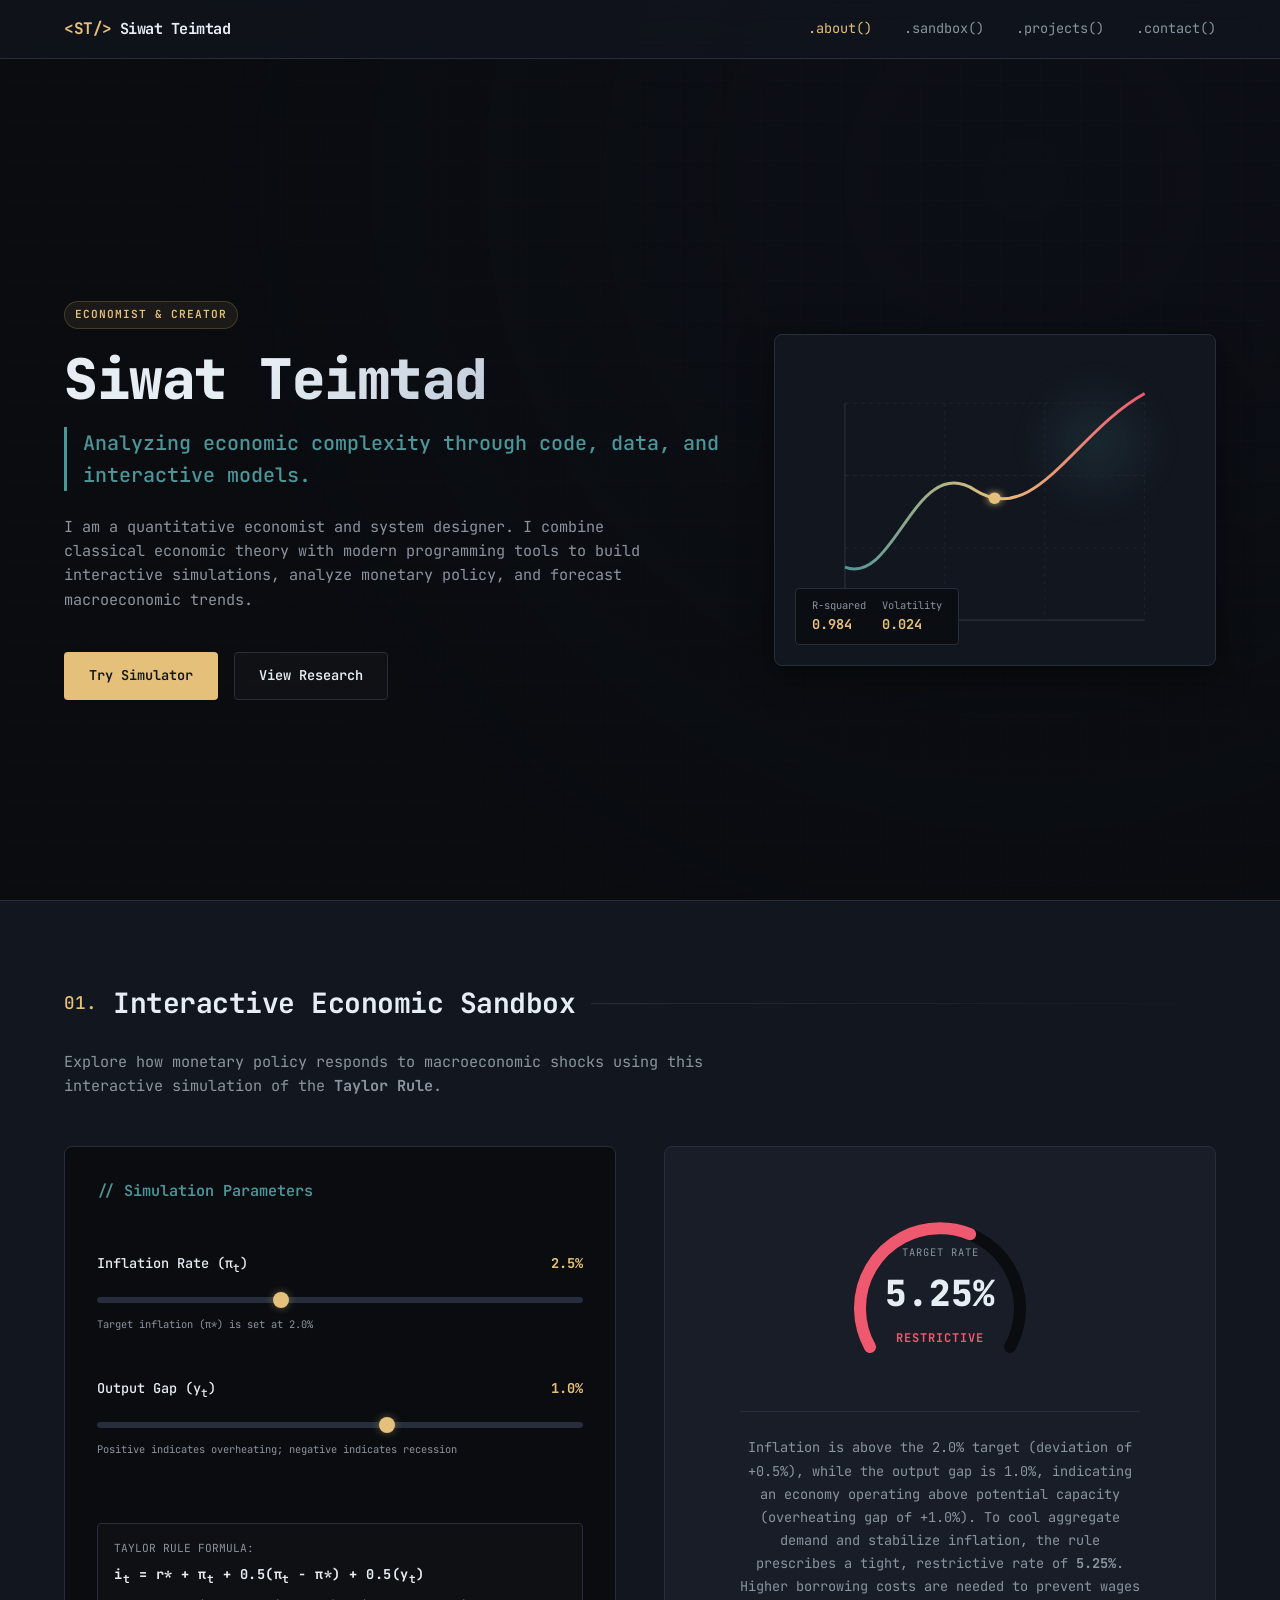
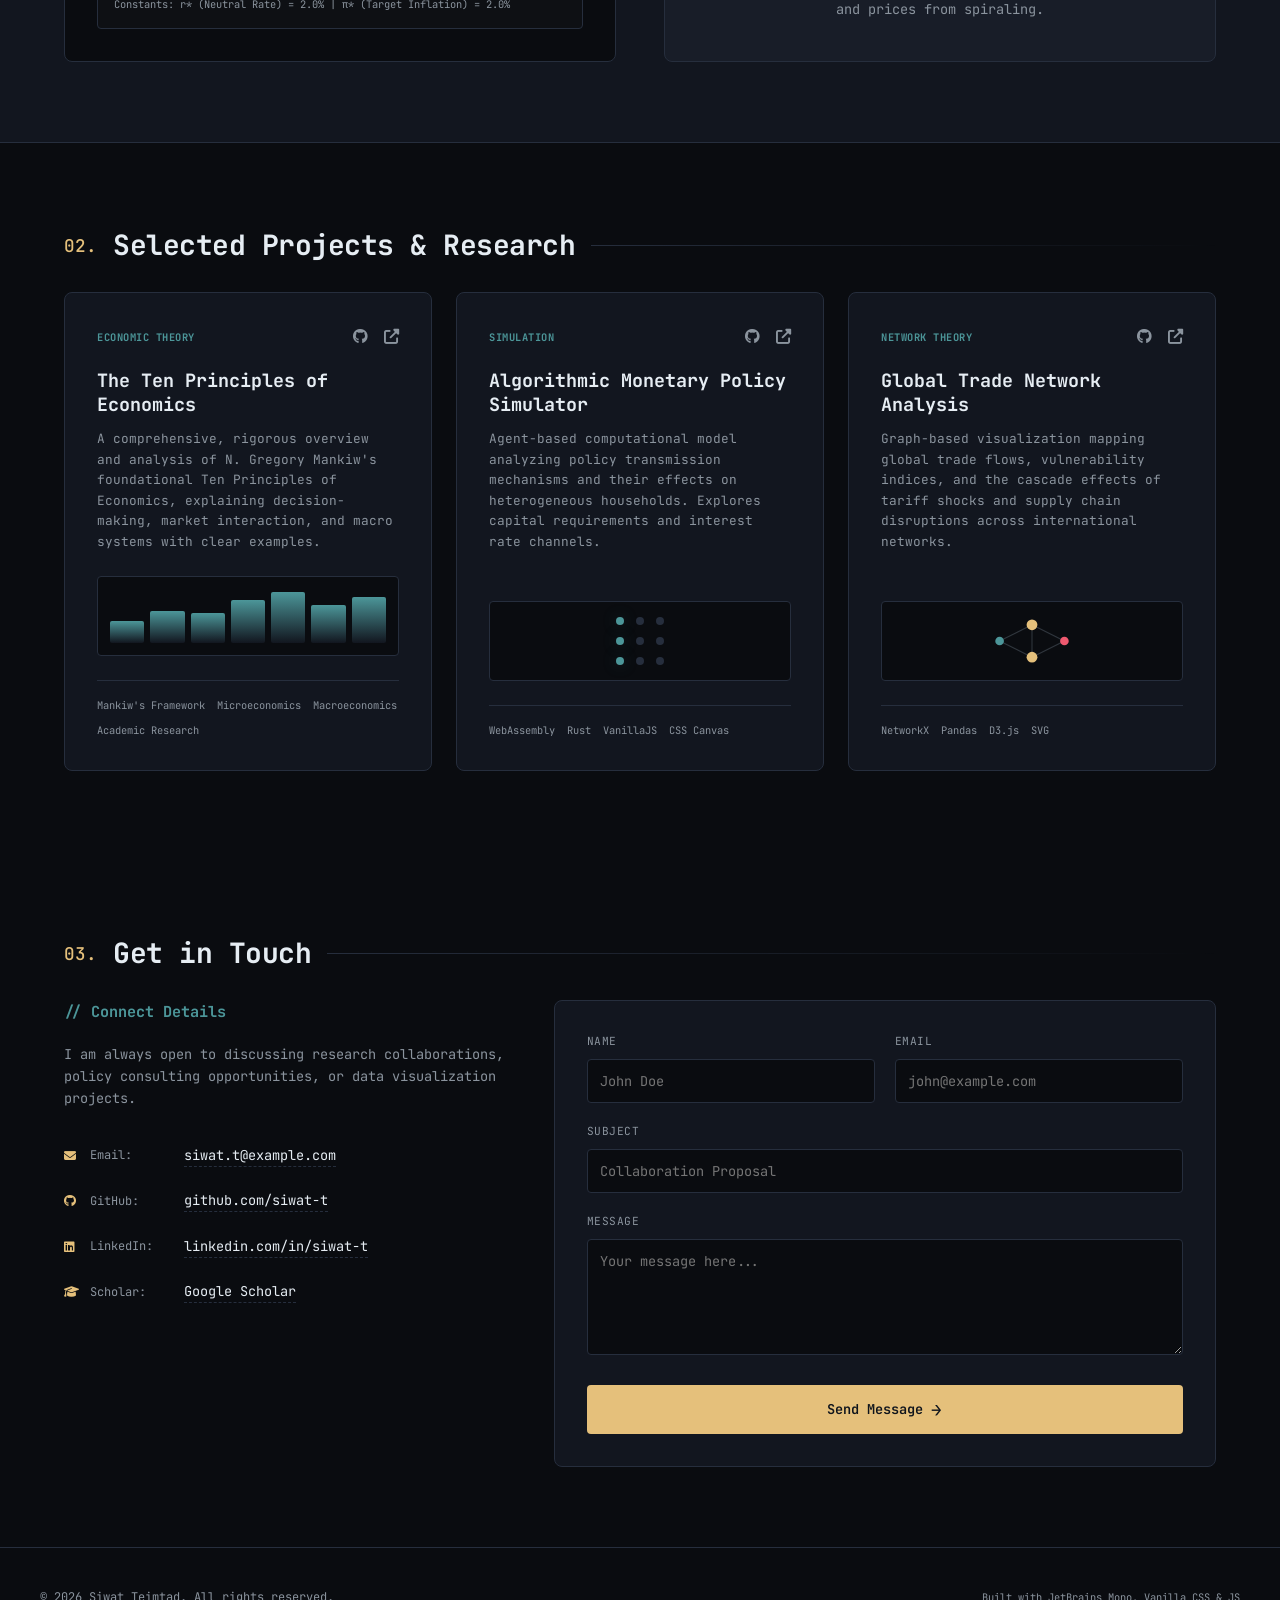
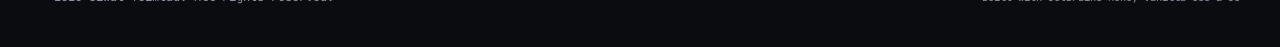
==== commit 0823c1a5: "feat: Add Mankiw's Ten Principles of Economics paper for Project 1" ====
--- a/index.html
+++ b/index.html
@@ -198,15 +198,15 @@
         <!-- Project 1 -->
         <article class="project-card">
           <div class="project-header">
-            <span class="project-tag">Forecasting</span>
+            <span class="project-tag">Economic Theory</span>
             <div class="project-links">
               <a href="#" aria-label="Source Code" class="project-link-icon"><i class="fab fa-github"></i></a>
-              <a href="#" aria-label="External Link" class="project-link-icon"><i class="fas fa-external-link-alt"></i></a>
-            </div>
-          </div>
-          <h3 class="project-title">Macroeconomic Forecasting Dashboard</h3>
+              <a href="principles_of_economics.html" aria-label="Read Paper" class="project-link-icon"><i class="fas fa-external-link-alt"></i></a>
+            </div>
+          </div>
+          <h3 class="project-title">The Ten Principles of Economics</h3>
           <p class="project-description">
-            An interactive data modeling dashboard implementing advanced vector autoregressive (VAR) and LSTM models to forecast GDP growth, inflation indices, and unemployment rates.
+            A comprehensive, rigorous overview and analysis of N. Gregory Mankiw's foundational Ten Principles of Economics, explaining decision-making, market interaction, and macro systems with clear examples.
           </p>
           
           <div class="project-visual">
@@ -222,10 +222,10 @@
           </div>
           
           <ul class="project-tech-list">
-            <li>Python</li>
-            <li>Statsmodels</li>
-            <li>D3.js</li>
-            <li>FastAPI</li>
+            <li>Mankiw's Framework</li>
+            <li>Microeconomics</li>
+            <li>Macroeconomics</li>
+            <li>Academic Research</li>
           </ul>
         </article>
 
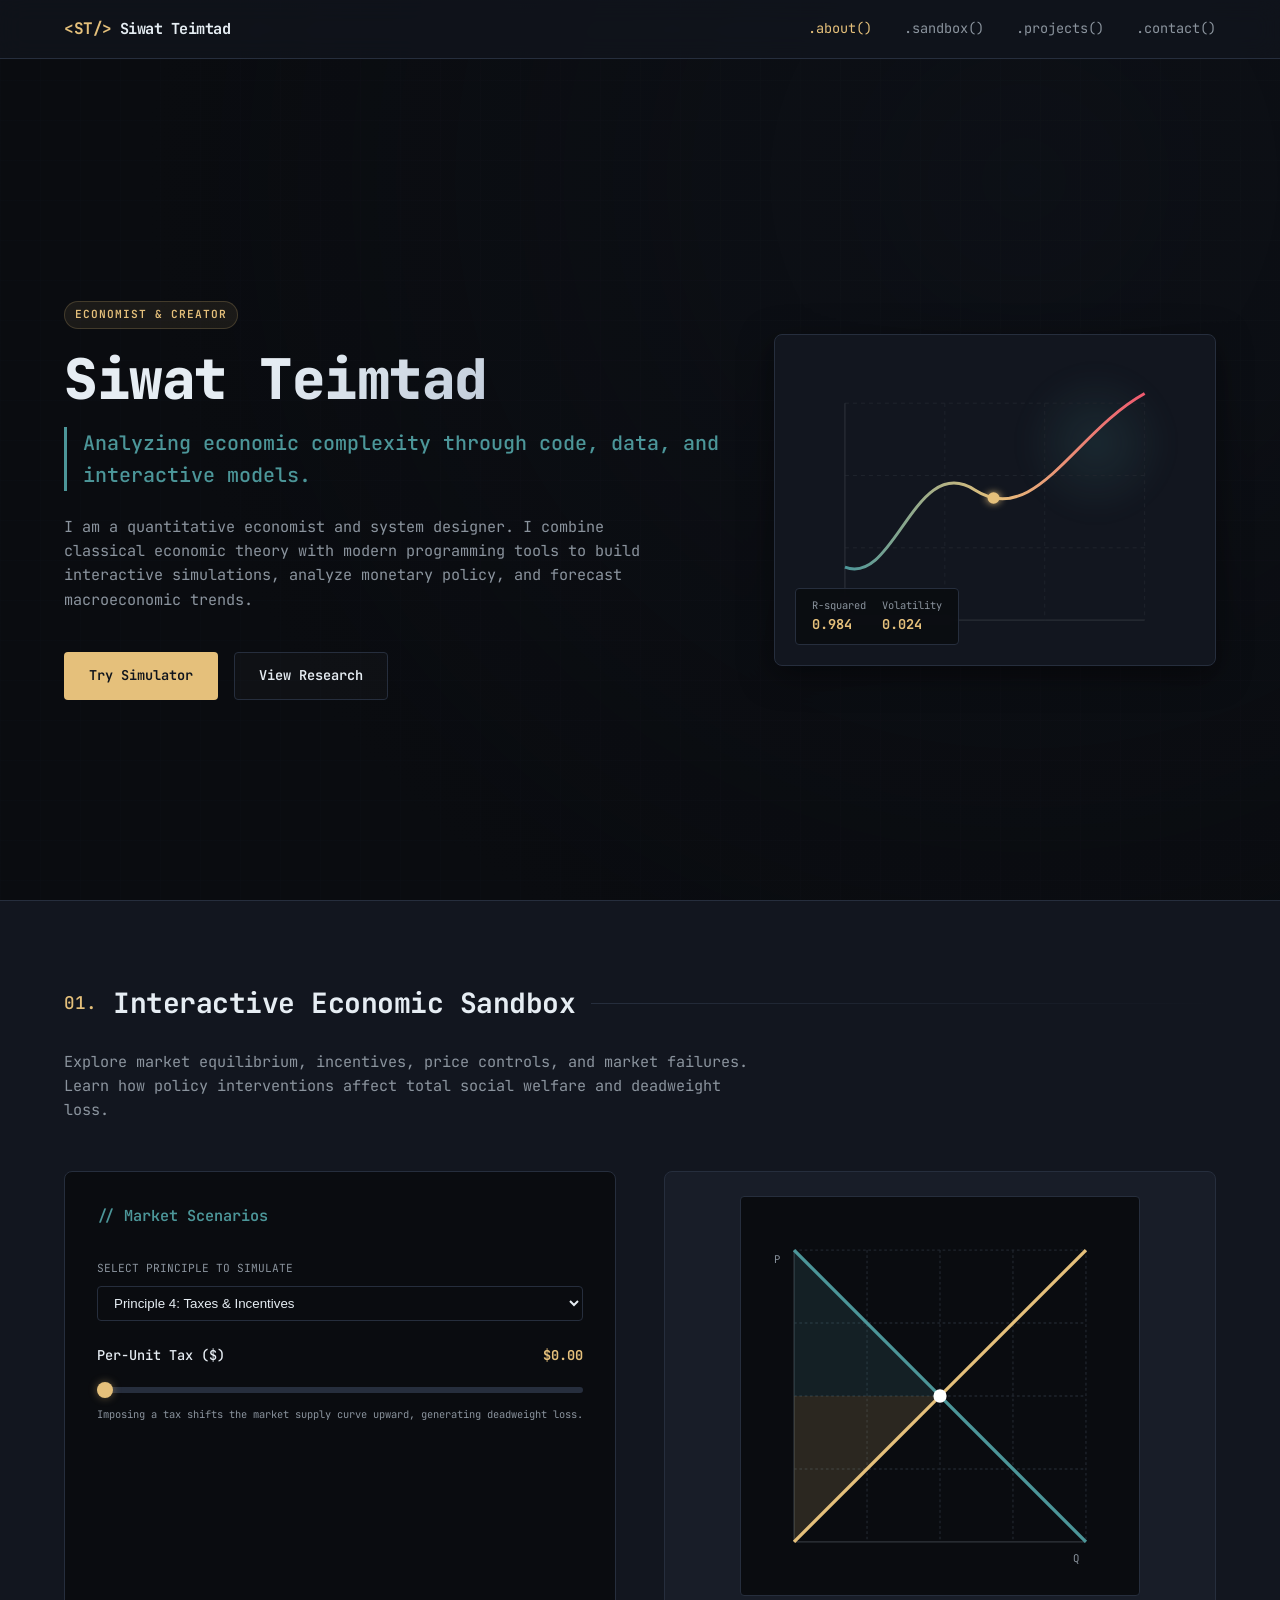
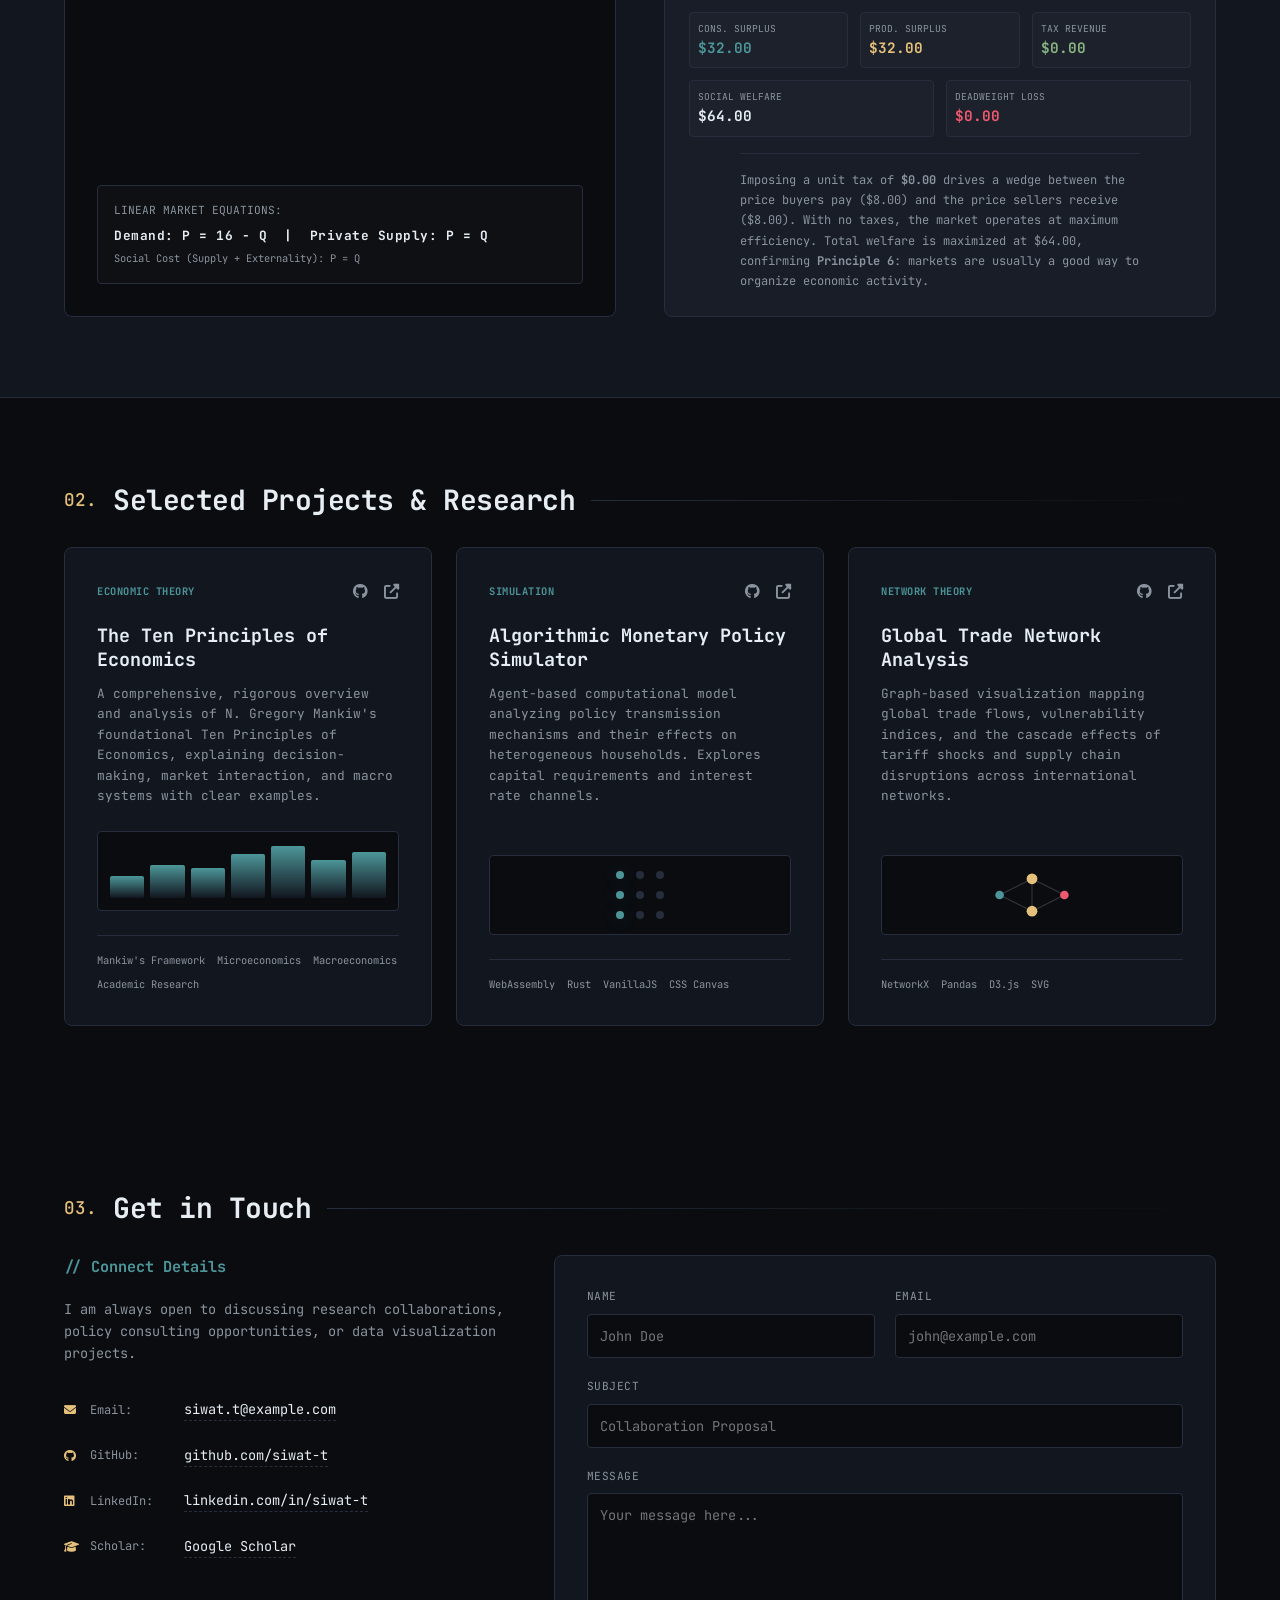
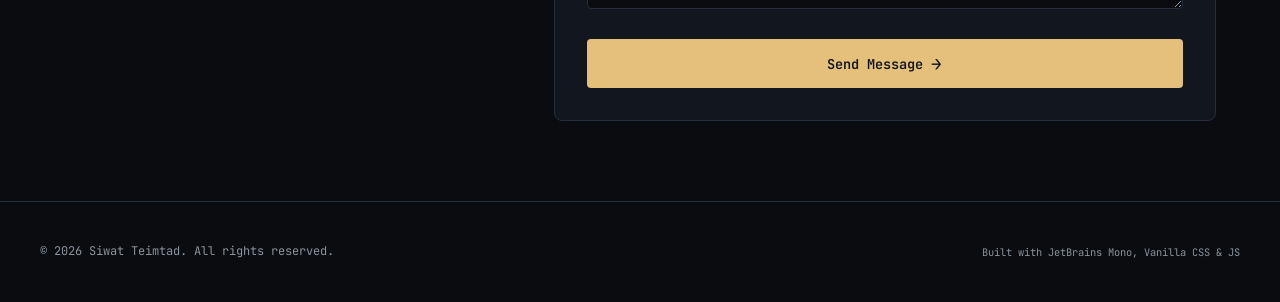
==== commit 7ed0ec51: "feat: Replace Taylor Rule simulator with Market Efficiency and Policy simulator" ====
--- a/index.html
+++ b/index.html
@@ -124,61 +124,147 @@
         <div class="section-divider"></div>
       </div>
       <p class="section-subtitle">
-        Explore how monetary policy responds to macroeconomic shocks using this interactive simulation of the <strong>Taylor Rule</strong>.
+        Explore market equilibrium, incentives, price controls, and market failures. Learn how policy interventions affect total social welfare and deadweight loss.
       </p>
 
       <div class="sandbox-grid">
         <!-- Control Panel -->
         <div class="control-panel">
-          <h3 class="panel-title">// Simulation Parameters</h3>
-          
-          <div class="control-group">
+          <h3 class="panel-title">// Market Scenarios</h3>
+          
+          <div class="control-group" style="margin-bottom: 24px;">
+            <label for="sandbox-scenario" style="font-size: 0.7rem; color: var(--text-muted); text-transform: uppercase; display: block; margin-bottom: 8px;">Select Principle to Simulate</label>
+            <select id="sandbox-scenario" class="range-slider" style="background-color: var(--bg-primary); border: 1px solid var(--border-color); color: var(--text-main); padding: 8px 12px; border-radius: 4px; width: 100%; height: auto; -webkit-appearance: auto; cursor: pointer;">
+              <option value="tax">Principle 4: Taxes & Incentives</option>
+              <option value="control">Principle 6: Price Controls (Ceiling/Floor)</option>
+              <option value="externality">Principle 7: Pollution & Pigouvian Regulation</option>
+            </select>
+          </div>
+
+          <!-- Slider: Taxation (Principle 4) -->
+          <div class="control-group slider-policy" id="group-tax">
             <div class="control-label">
-              <span>Inflation Rate (&pi;<sub>t</sub>)</span>
-              <span class="control-value" id="val-inflation">2.5%</span>
-            </div>
-            <input type="range" id="input-inflation" min="-2.0" max="10.0" step="0.1" value="2.5" class="range-slider">
-            <span class="slider-hint">Target inflation (&pi;*) is set at 2.0%</span>
-          </div>
-
-          <div class="control-group">
+              <span>Per-Unit Tax ($)</span>
+              <span class="control-value" id="val-tax">$0.00</span>
+            </div>
+            <input type="range" id="input-tax" min="0.0" max="8.0" step="0.5" value="0.0" class="range-slider">
+            <span class="slider-hint">Imposing a tax shifts the market supply curve upward, generating deadweight loss.</span>
+          </div>
+
+          <!-- Slider: Price Controls (Principle 6) -->
+          <div class="control-group slider-policy" id="group-control" style="display: none;">
             <div class="control-label">
-              <span>Output Gap (y<sub>t</sub>)</span>
-              <span class="control-value" id="val-outputgap">1.0%</span>
-            </div>
-            <input type="range" id="input-outputgap" min="-5.0" max="5.0" step="0.1" value="1.0" class="range-slider">
-            <span class="slider-hint">Positive indicates overheating; negative indicates recession</span>
-          </div>
-
-          <div class="equation-display">
-            <div class="equation-title">Taylor Rule Formula:</div>
-            <div class="equation-formula">
-              i<sub>t</sub> = r* + &pi;<sub>t</sub> + 0.5(&pi;<sub>t</sub> - &pi;*) + 0.5(y<sub>t</sub>)
-            </div>
-            <div class="equation-constants">
-              Constants: r* (Neutral Rate) = 2.0% | &pi;* (Target Inflation) = 2.0%
+              <span>Price Control Type</span>
+              <div style="display: flex; gap: 12px;">
+                <label style="font-size: 0.75rem; cursor: pointer; color: var(--color-primary);"><input type="radio" name="control-type" id="type-ceiling" checked style="margin-right: 4px;">Ceiling</label>
+                <label style="font-size: 0.75rem; cursor: pointer; color: var(--color-secondary);"><input type="radio" name="control-type" id="type-floor" style="margin-right: 4px;">Floor</label>
+              </div>
+            </div>
+            <div class="control-label" style="margin-top: 12px;">
+              <span>Controlled Price Level ($)</span>
+              <span class="control-value" id="val-price-control">$8.00</span>
+            </div>
+            <input type="range" id="input-price-control" min="4.0" max="12.0" step="0.5" value="8.0" class="range-slider">
+            <span class="slider-hint">A binding ceiling causes shortages; a binding floor causes surpluses.</span>
+          </div>
+
+          <!-- Sliders: Externality (Principle 7) -->
+          <div class="control-group slider-policy" id="group-externality" style="display: none;">
+            <div class="control-label">
+              <span>Negative Externality (Pollution Damage per unit)</span>
+              <span class="control-value" id="val-externality">$4.00</span>
+            </div>
+            <input type="range" id="input-externality" min="0.0" max="8.0" step="0.5" value="4.0" class="range-slider">
+            <span class="slider-hint">Creates a gap between private costs and social costs, leading to market failure.</span>
+            
+            <div class="control-label" style="margin-top: 16px;">
+              <span>Pigouvian Corrective Tax ($)</span>
+              <span class="control-value" id="val-ext-tax">$0.00</span>
+            </div>
+            <input type="range" id="input-ext-tax" min="0.0" max="8.0" step="0.5" value="0.0" class="range-slider">
+            <span class="slider-hint">A corrective tax equal to external damage shifts the market back to social optimum.</span>
+          </div>
+
+          <div class="equation-display" style="margin-top: auto;">
+            <div class="equation-title">Linear Market Equations:</div>
+            <div class="equation-formula" style="font-size: 0.8rem; margin-bottom: 4px;">
+              Demand: P = 16 - Q &nbsp;|&nbsp; Private Supply: P = Q
+            </div>
+            <div class="equation-constants" id="eq-social-supply" style="color: var(--text-muted);">
+              Social Cost (Supply + Externality): P = Q
             </div>
           </div>
         </div>
 
         <!-- Visual Output Panel -->
-        <div class="output-panel">
-          <div class="gauge-wrapper">
-            <svg class="gauge-svg" viewBox="0 0 200 200">
-              <!-- Gauge Background Track -->
-              <path class="gauge-track" d="M 30 160 A 80 80 0 1 1 170 160" fill="none" stroke="#21262d" stroke-width="12" stroke-linecap="round" />
-              <!-- Gauge Value Fill -->
-              <path class="gauge-fill" id="gauge-fill" d="M 30 160 A 80 80 0 1 1 170 160" fill="none" stroke="#e5c07b" stroke-width="12" stroke-linecap="round" stroke-dasharray="380" stroke-dashoffset="380" />
+        <div class="output-panel" style="padding: 24px;">
+          <!-- SVG Graph -->
+          <div style="width: 100%; max-width: 400px; aspect-ratio: 1; background-color: var(--bg-primary); border: 1px solid var(--border-color); border-radius: 4px; overflow: hidden; position: relative;">
+            <svg id="market-graph-svg" viewBox="0 0 300 300" style="width: 100%; height: 100%;">
+              <!-- Grid Lines -->
+              <line x1="40" y1="40" x2="260" y2="40" stroke="#1f242c" stroke-dasharray="2" />
+              <line x1="40" y1="95" x2="260" y2="95" stroke="#1f242c" stroke-dasharray="2" />
+              <line x1="40" y1="150" x2="260" y2="150" stroke="#1f242c" stroke-dasharray="2" />
+              <line x1="40" y1="205" x2="260" y2="205" stroke="#1f242c" stroke-dasharray="2" />
+              <line x1="40" y1="260" x2="260" y2="260" stroke="#30363d" />
+              <line x1="40" y1="40" x2="40" y2="260" stroke="#30363d" />
+              <line x1="95" y1="40" x2="95" y2="260" stroke="#1f242c" stroke-dasharray="2" />
+              <line x1="150" y1="40" x2="150" y2="260" stroke="#1f242c" stroke-dasharray="2" />
+              <line x1="205" y1="40" x2="205" y2="260" stroke="#1f242c" stroke-dasharray="2" />
+              <line x1="260" y1="40" x2="260" y2="260" stroke="#1f242c" stroke-dasharray="2" />
+              
+              <!-- Shaded Areas (Polygons) -->
+              <polygon id="poly-cs" points="" fill="rgba(76, 150, 153, 0.15)" stroke="none" />
+              <polygon id="poly-ps" points="" fill="rgba(229, 192, 123, 0.15)" stroke="none" />
+              <polygon id="poly-gov" points="" fill="rgba(137, 180, 130, 0.2)" stroke="none" />
+              <polygon id="poly-dwl" points="" fill="rgba(239, 89, 111, 0.25)" stroke="none" />
+              <polygon id="poly-damage" points="" fill="rgba(239, 89, 111, 0.08)" stroke="none" />
+              
+              <!-- Curves (Lines) -->
+              <line id="line-demand" x1="40" y1="40" x2="260" y2="260" stroke="#4c9699" stroke-width="2.5" />
+              <line id="line-supply" x1="40" y1="260" x2="260" y2="40" stroke="#e5c07b" stroke-width="2.5" />
+              <line id="line-social-supply" x1="40" y1="260" x2="260" y2="40" stroke="#ef596f" stroke-width="1.5" stroke-dasharray="4" style="display:none;" />
+              <line id="line-price-control" x1="40" y1="150" x2="260" y2="150" stroke="#ffffff" stroke-width="1.5" stroke-dasharray="3" style="display:none;" />
+              
+              <!-- Points -->
+              <circle id="point-eq" cx="150" cy="150" r="5" fill="#ffffff" />
+              <circle id="point-social" cx="150" cy="150" r="4" fill="#ef596f" style="display:none;" />
+              
+              <!-- Axis Labels -->
+              <text x="250" y="275" fill="#8b949e" font-size="8" font-family="JetBrains Mono">Q</text>
+              <text x="25" y="50" fill="#8b949e" font-size="8" font-family="JetBrains Mono">P</text>
             </svg>
-            <div class="gauge-center">
-              <div class="gauge-label">TARGET RATE</div>
-              <div class="gauge-value" id="target-rate-val">5.25%</div>
-              <div class="gauge-sub" id="policy-stance">RESTRICTIVE</div>
-            </div>
-          </div>
-
-          <div class="simulation-feedback" id="simulation-narrative">
-            Inflation is currently elevated above target, and the economy is operating slightly above potential capacity. The Taylor Rule prescribes a restrictive stance of 5.25% to stabilize inflation expectations.
+          </div>
+
+          <!-- Surplus / Welfare Readouts -->
+          <div style="display: grid; grid-template-columns: repeat(3, 1fr); gap: 12px; width: 100%; margin-top: 16px;">
+            <div style="background-color: rgba(255, 255, 255, 0.015); border: 1px solid var(--border-color); padding: 8px; border-radius: 4px; text-align: left;">
+              <div style="font-size: 0.6rem; color: var(--text-muted);">CONS. SURPLUS</div>
+              <div style="font-size: 0.9rem; font-weight: 700; color: var(--color-secondary);" id="stat-cs">$32.00</div>
+            </div>
+            <div style="background-color: rgba(255, 255, 255, 0.015); border: 1px solid var(--border-color); padding: 8px; border-radius: 4px; text-align: left;">
+              <div style="font-size: 0.6rem; color: var(--text-muted);">PROD. SURPLUS</div>
+              <div style="font-size: 0.9rem; font-weight: 700; color: var(--color-primary);" id="stat-ps">$32.00</div>
+            </div>
+            <div style="background-color: rgba(255, 255, 255, 0.015); border: 1px solid var(--border-color); padding: 8px; border-radius: 4px; text-align: left;">
+              <div style="font-size: 0.6rem; color: var(--text-muted);" id="stat-opt-label">TAX REVENUE</div>
+              <div style="font-size: 0.9rem; font-weight: 700; color: var(--color-success);" id="stat-opt-value">$0.00</div>
+            </div>
+          </div>
+          
+          <div style="display: grid; grid-template-columns: 1fr 1fr; gap: 12px; width: 100%; margin-top: 12px;">
+            <div style="background-color: rgba(255, 255, 255, 0.015); border: 1px solid var(--border-color); padding: 8px; border-radius: 4px; text-align: left;">
+              <div style="font-size: 0.6rem; color: var(--text-muted);">SOCIAL WELFARE</div>
+              <div style="font-size: 0.9rem; font-weight: 700; color: var(--text-main);" id="stat-welfare">$64.00</div>
+            </div>
+            <div style="background-color: rgba(255, 255, 255, 0.015); border: 1px solid var(--border-color); padding: 8px; border-radius: 4px; text-align: left;">
+              <div style="font-size: 0.6rem; color: var(--text-muted);">DEADWEIGHT LOSS</div>
+              <div style="font-size: 0.9rem; font-weight: 700; color: var(--color-danger);" id="stat-dwl">$0.00</div>
+            </div>
+          </div>
+
+          <div class="simulation-feedback" id="market-narrative" style="border-top: 1px solid var(--border-color); margin-top: 16px; padding-top: 16px; font-size: 0.75rem; text-align: left; width: 100%;">
+            The market is in equilibrium at a price of $8.00 and quantity of 8.0 units. Total social benefit is maximized at $64.00, and there is no deadweight loss.
           </div>
         </div>
       </div>
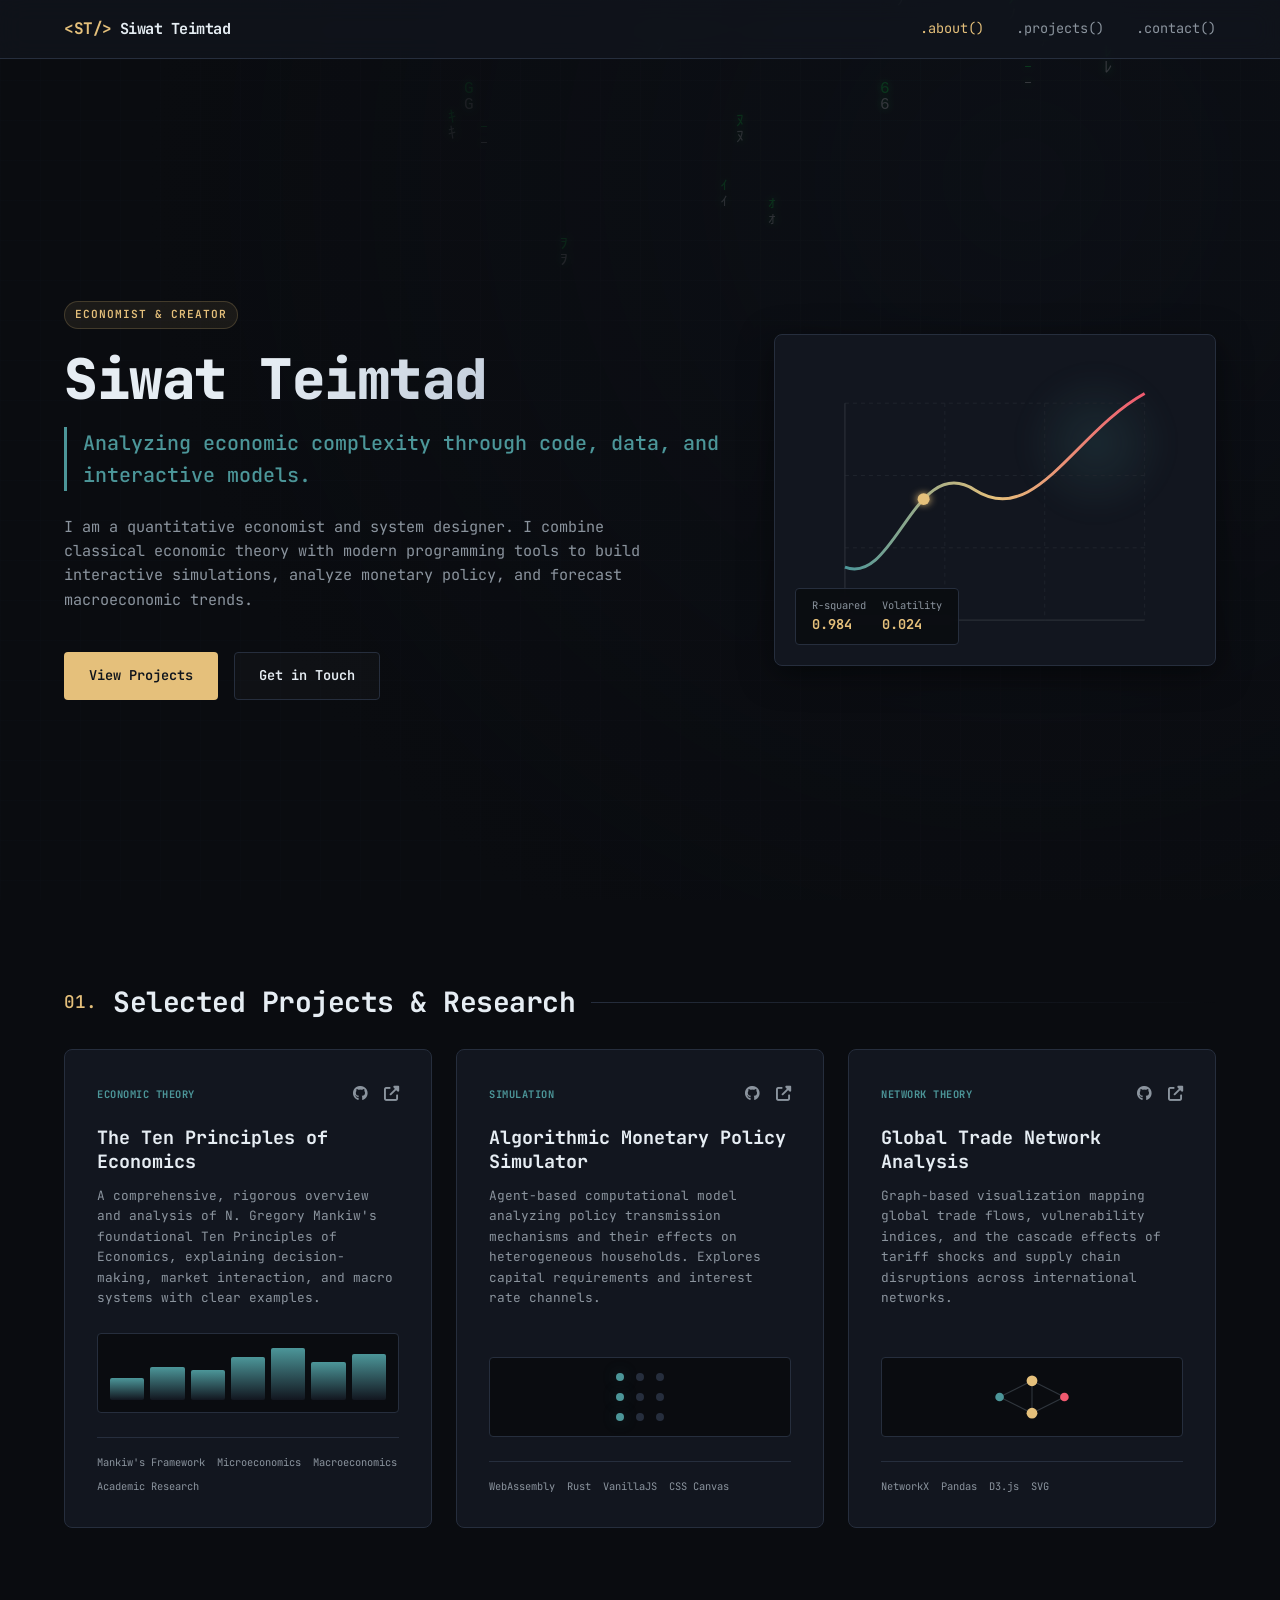
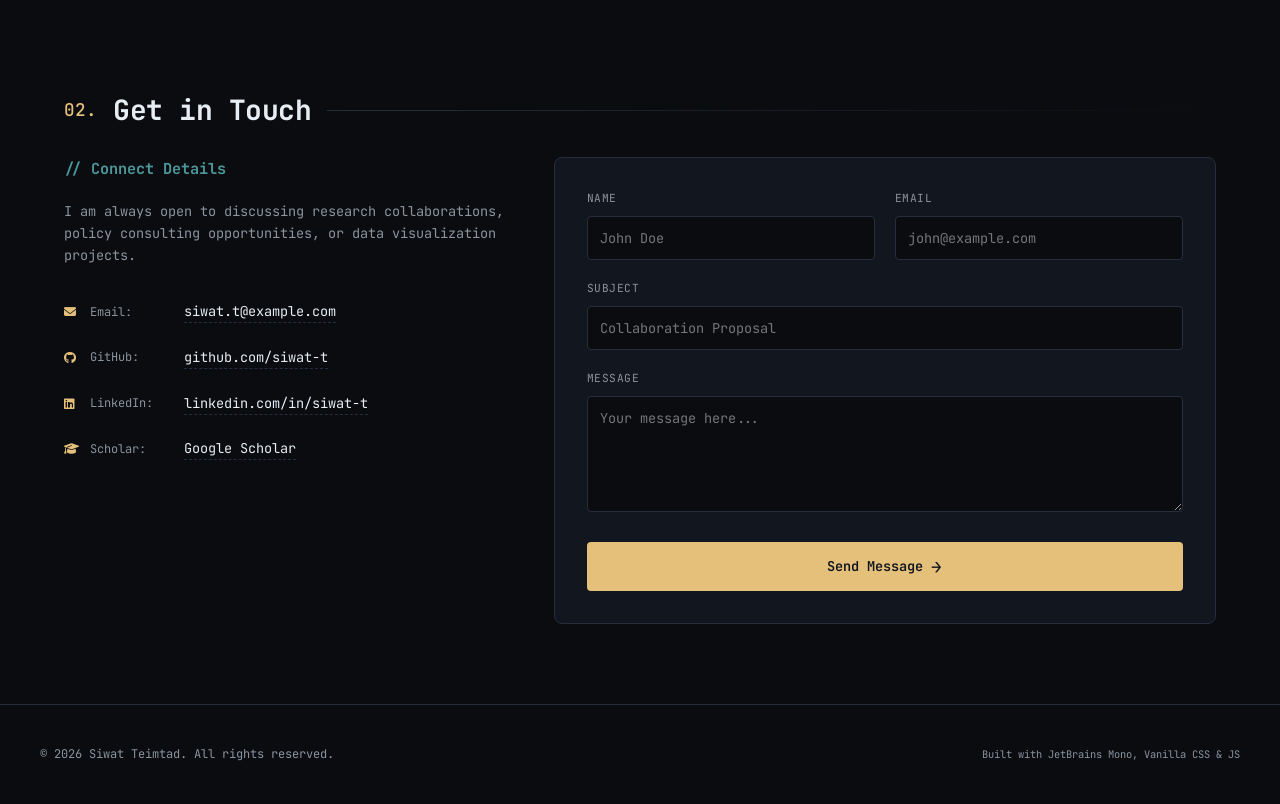
==== commit d0344de8: "feat: Delete Interactive Sandbox section entirely" ====
--- a/index.html
+++ b/index.html
@@ -37,7 +37,6 @@
       
       <nav class="nav-menu" id="nav-menu">
         <a href="#about" class="nav-link">.about()</a>
-        <a href="#sandbox" class="nav-link">.sandbox()</a>
         <a href="#projects" class="nav-link">.projects()</a>
         <a href="#contact" class="nav-link">.contact()</a>
       </nav>
@@ -62,8 +61,8 @@
           I am a quantitative economist and system designer. I combine classical economic theory with modern programming tools to build interactive simulations, analyze monetary policy, and forecast macroeconomic trends.
         </p>
         <div class="hero-actions">
-          <a href="#sandbox" class="btn btn-primary">Try Simulator</a>
-          <a href="#projects" class="btn btn-secondary">View Research</a>
+          <a href="#projects" class="btn btn-primary">View Projects</a>
+          <a href="#contact" class="btn btn-secondary">Get in Touch</a>
         </div>
       </div>
       
@@ -115,167 +114,11 @@
     </div>
   </section>
 
-  <!-- Interactive Sandbox Section -->
-  <section id="sandbox" class="sandbox-section">
-    <div class="section-container">
-      <div class="section-header">
-        <span class="section-number">01.</span>
-        <h2 class="section-title">Interactive Economic Sandbox</h2>
-        <div class="section-divider"></div>
-      </div>
-      <p class="section-subtitle">
-        Explore market equilibrium, incentives, price controls, and market failures. Learn how policy interventions affect total social welfare and deadweight loss.
-      </p>
-
-      <div class="sandbox-grid">
-        <!-- Control Panel -->
-        <div class="control-panel">
-          <h3 class="panel-title">// Market Scenarios</h3>
-          
-          <div class="control-group" style="margin-bottom: 24px;">
-            <label for="sandbox-scenario" style="font-size: 0.7rem; color: var(--text-muted); text-transform: uppercase; display: block; margin-bottom: 8px;">Select Principle to Simulate</label>
-            <select id="sandbox-scenario" class="range-slider" style="background-color: var(--bg-primary); border: 1px solid var(--border-color); color: var(--text-main); padding: 8px 12px; border-radius: 4px; width: 100%; height: auto; -webkit-appearance: auto; cursor: pointer;">
-              <option value="tax">Principle 4: Taxes & Incentives</option>
-              <option value="control">Principle 6: Price Controls (Ceiling/Floor)</option>
-              <option value="externality">Principle 7: Pollution & Pigouvian Regulation</option>
-            </select>
-          </div>
-
-          <!-- Slider: Taxation (Principle 4) -->
-          <div class="control-group slider-policy" id="group-tax">
-            <div class="control-label">
-              <span>Per-Unit Tax ($)</span>
-              <span class="control-value" id="val-tax">$0.00</span>
-            </div>
-            <input type="range" id="input-tax" min="0.0" max="8.0" step="0.5" value="0.0" class="range-slider">
-            <span class="slider-hint">Imposing a tax shifts the market supply curve upward, generating deadweight loss.</span>
-          </div>
-
-          <!-- Slider: Price Controls (Principle 6) -->
-          <div class="control-group slider-policy" id="group-control" style="display: none;">
-            <div class="control-label">
-              <span>Price Control Type</span>
-              <div style="display: flex; gap: 12px;">
-                <label style="font-size: 0.75rem; cursor: pointer; color: var(--color-primary);"><input type="radio" name="control-type" id="type-ceiling" checked style="margin-right: 4px;">Ceiling</label>
-                <label style="font-size: 0.75rem; cursor: pointer; color: var(--color-secondary);"><input type="radio" name="control-type" id="type-floor" style="margin-right: 4px;">Floor</label>
-              </div>
-            </div>
-            <div class="control-label" style="margin-top: 12px;">
-              <span>Controlled Price Level ($)</span>
-              <span class="control-value" id="val-price-control">$8.00</span>
-            </div>
-            <input type="range" id="input-price-control" min="4.0" max="12.0" step="0.5" value="8.0" class="range-slider">
-            <span class="slider-hint">A binding ceiling causes shortages; a binding floor causes surpluses.</span>
-          </div>
-
-          <!-- Sliders: Externality (Principle 7) -->
-          <div class="control-group slider-policy" id="group-externality" style="display: none;">
-            <div class="control-label">
-              <span>Negative Externality (Pollution Damage per unit)</span>
-              <span class="control-value" id="val-externality">$4.00</span>
-            </div>
-            <input type="range" id="input-externality" min="0.0" max="8.0" step="0.5" value="4.0" class="range-slider">
-            <span class="slider-hint">Creates a gap between private costs and social costs, leading to market failure.</span>
-            
-            <div class="control-label" style="margin-top: 16px;">
-              <span>Pigouvian Corrective Tax ($)</span>
-              <span class="control-value" id="val-ext-tax">$0.00</span>
-            </div>
-            <input type="range" id="input-ext-tax" min="0.0" max="8.0" step="0.5" value="0.0" class="range-slider">
-            <span class="slider-hint">A corrective tax equal to external damage shifts the market back to social optimum.</span>
-          </div>
-
-          <div class="equation-display" style="margin-top: auto;">
-            <div class="equation-title">Linear Market Equations:</div>
-            <div class="equation-formula" style="font-size: 0.8rem; margin-bottom: 4px;">
-              Demand: P = 16 - Q &nbsp;|&nbsp; Private Supply: P = Q
-            </div>
-            <div class="equation-constants" id="eq-social-supply" style="color: var(--text-muted);">
-              Social Cost (Supply + Externality): P = Q
-            </div>
-          </div>
-        </div>
-
-        <!-- Visual Output Panel -->
-        <div class="output-panel" style="padding: 24px;">
-          <!-- SVG Graph -->
-          <div style="width: 100%; max-width: 400px; aspect-ratio: 1; background-color: var(--bg-primary); border: 1px solid var(--border-color); border-radius: 4px; overflow: hidden; position: relative;">
-            <svg id="market-graph-svg" viewBox="0 0 300 300" style="width: 100%; height: 100%;">
-              <!-- Grid Lines -->
-              <line x1="40" y1="40" x2="260" y2="40" stroke="#1f242c" stroke-dasharray="2" />
-              <line x1="40" y1="95" x2="260" y2="95" stroke="#1f242c" stroke-dasharray="2" />
-              <line x1="40" y1="150" x2="260" y2="150" stroke="#1f242c" stroke-dasharray="2" />
-              <line x1="40" y1="205" x2="260" y2="205" stroke="#1f242c" stroke-dasharray="2" />
-              <line x1="40" y1="260" x2="260" y2="260" stroke="#30363d" />
-              <line x1="40" y1="40" x2="40" y2="260" stroke="#30363d" />
-              <line x1="95" y1="40" x2="95" y2="260" stroke="#1f242c" stroke-dasharray="2" />
-              <line x1="150" y1="40" x2="150" y2="260" stroke="#1f242c" stroke-dasharray="2" />
-              <line x1="205" y1="40" x2="205" y2="260" stroke="#1f242c" stroke-dasharray="2" />
-              <line x1="260" y1="40" x2="260" y2="260" stroke="#1f242c" stroke-dasharray="2" />
-              
-              <!-- Shaded Areas (Polygons) -->
-              <polygon id="poly-cs" points="" fill="rgba(76, 150, 153, 0.15)" stroke="none" />
-              <polygon id="poly-ps" points="" fill="rgba(229, 192, 123, 0.15)" stroke="none" />
-              <polygon id="poly-gov" points="" fill="rgba(137, 180, 130, 0.2)" stroke="none" />
-              <polygon id="poly-dwl" points="" fill="rgba(239, 89, 111, 0.25)" stroke="none" />
-              <polygon id="poly-damage" points="" fill="rgba(239, 89, 111, 0.08)" stroke="none" />
-              
-              <!-- Curves (Lines) -->
-              <line id="line-demand" x1="40" y1="40" x2="260" y2="260" stroke="#4c9699" stroke-width="2.5" />
-              <line id="line-supply" x1="40" y1="260" x2="260" y2="40" stroke="#e5c07b" stroke-width="2.5" />
-              <line id="line-social-supply" x1="40" y1="260" x2="260" y2="40" stroke="#ef596f" stroke-width="1.5" stroke-dasharray="4" style="display:none;" />
-              <line id="line-price-control" x1="40" y1="150" x2="260" y2="150" stroke="#ffffff" stroke-width="1.5" stroke-dasharray="3" style="display:none;" />
-              
-              <!-- Points -->
-              <circle id="point-eq" cx="150" cy="150" r="5" fill="#ffffff" />
-              <circle id="point-social" cx="150" cy="150" r="4" fill="#ef596f" style="display:none;" />
-              
-              <!-- Axis Labels -->
-              <text x="250" y="275" fill="#8b949e" font-size="8" font-family="JetBrains Mono">Q</text>
-              <text x="25" y="50" fill="#8b949e" font-size="8" font-family="JetBrains Mono">P</text>
-            </svg>
-          </div>
-
-          <!-- Surplus / Welfare Readouts -->
-          <div style="display: grid; grid-template-columns: repeat(3, 1fr); gap: 12px; width: 100%; margin-top: 16px;">
-            <div style="background-color: rgba(255, 255, 255, 0.015); border: 1px solid var(--border-color); padding: 8px; border-radius: 4px; text-align: left;">
-              <div style="font-size: 0.6rem; color: var(--text-muted);">CONS. SURPLUS</div>
-              <div style="font-size: 0.9rem; font-weight: 700; color: var(--color-secondary);" id="stat-cs">$32.00</div>
-            </div>
-            <div style="background-color: rgba(255, 255, 255, 0.015); border: 1px solid var(--border-color); padding: 8px; border-radius: 4px; text-align: left;">
-              <div style="font-size: 0.6rem; color: var(--text-muted);">PROD. SURPLUS</div>
-              <div style="font-size: 0.9rem; font-weight: 700; color: var(--color-primary);" id="stat-ps">$32.00</div>
-            </div>
-            <div style="background-color: rgba(255, 255, 255, 0.015); border: 1px solid var(--border-color); padding: 8px; border-radius: 4px; text-align: left;">
-              <div style="font-size: 0.6rem; color: var(--text-muted);" id="stat-opt-label">TAX REVENUE</div>
-              <div style="font-size: 0.9rem; font-weight: 700; color: var(--color-success);" id="stat-opt-value">$0.00</div>
-            </div>
-          </div>
-          
-          <div style="display: grid; grid-template-columns: 1fr 1fr; gap: 12px; width: 100%; margin-top: 12px;">
-            <div style="background-color: rgba(255, 255, 255, 0.015); border: 1px solid var(--border-color); padding: 8px; border-radius: 4px; text-align: left;">
-              <div style="font-size: 0.6rem; color: var(--text-muted);">SOCIAL WELFARE</div>
-              <div style="font-size: 0.9rem; font-weight: 700; color: var(--text-main);" id="stat-welfare">$64.00</div>
-            </div>
-            <div style="background-color: rgba(255, 255, 255, 0.015); border: 1px solid var(--border-color); padding: 8px; border-radius: 4px; text-align: left;">
-              <div style="font-size: 0.6rem; color: var(--text-muted);">DEADWEIGHT LOSS</div>
-              <div style="font-size: 0.9rem; font-weight: 700; color: var(--color-danger);" id="stat-dwl">$0.00</div>
-            </div>
-          </div>
-
-          <div class="simulation-feedback" id="market-narrative" style="border-top: 1px solid var(--border-color); margin-top: 16px; padding-top: 16px; font-size: 0.75rem; text-align: left; width: 100%;">
-            The market is in equilibrium at a price of $8.00 and quantity of 8.0 units. Total social benefit is maximized at $64.00, and there is no deadweight loss.
-          </div>
-        </div>
-      </div>
-    </div>
-  </section>
-
   <!-- Projects Section -->
   <section id="projects" class="projects-section">
     <div class="section-container">
       <div class="section-header">
-        <span class="section-number">02.</span>
+        <span class="section-number">01.</span>
         <h2 class="section-title">Selected Projects & Research</h2>
         <div class="section-divider"></div>
       </div>
@@ -396,7 +239,7 @@
   <section id="contact" class="contact-section">
     <div class="section-container">
       <div class="section-header">
-        <span class="section-number">03.</span>
+        <span class="section-number">02.</span>
         <h2 class="section-title">Get in Touch</h2>
         <div class="section-divider"></div>
       </div>
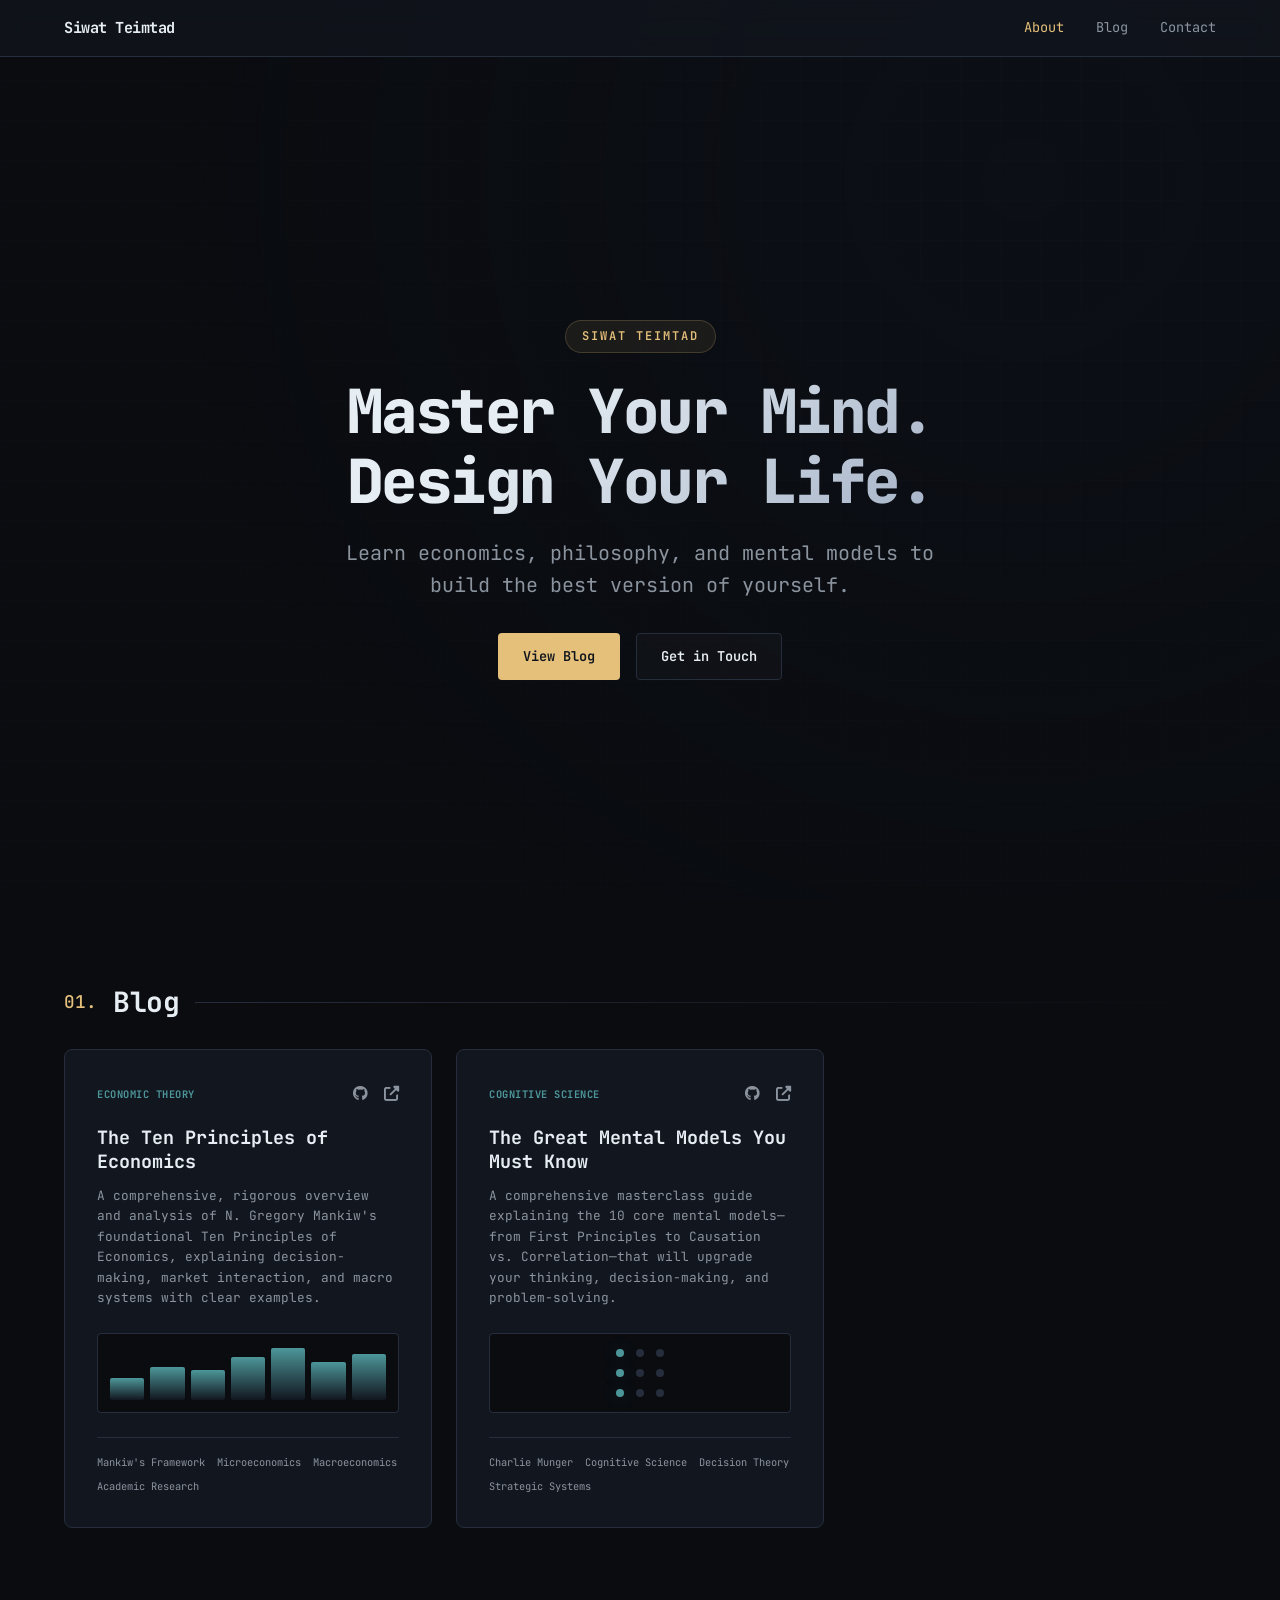
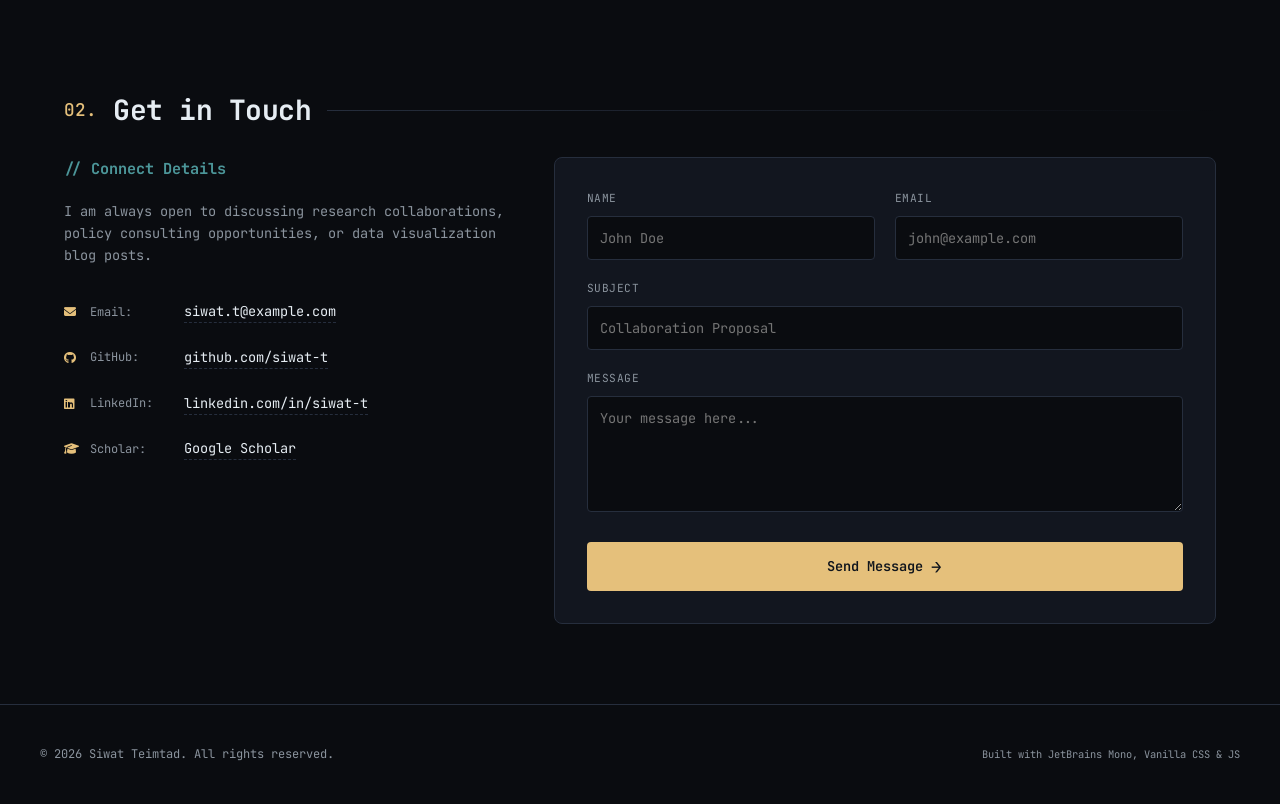
==== commit eea97946: "Initial commit: Setup portfolio website, economics paper, and interactive mental models blog post" ====
--- a/index.html
+++ b/index.html
@@ -31,14 +31,13 @@
   <header class="header">
     <div class="nav-container">
       <a href="#" class="logo-container" id="logo-link">
-        <span class="logo-symbol">&lt;ST/&gt;</span>
         <span class="logo-text">Siwat Teimtad</span>
       </a>
       
       <nav class="nav-menu" id="nav-menu">
-        <a href="#about" class="nav-link">.about()</a>
-        <a href="#projects" class="nav-link">.projects()</a>
-        <a href="#contact" class="nav-link">.contact()</a>
+        <a href="#about" class="nav-link">About</a>
+        <a href="#blog" class="nav-link">Blog</a>
+        <a href="#contact" class="nav-link">Contact</a>
       </nav>
       
       <button class="menu-toggle" id="menu-toggle" aria-label="Toggle Menu">
@@ -54,91 +53,43 @@
     <div class="grid-overlay"></div>
     <div class="section-container hero-grid">
       <div class="hero-info">
-        <div class="badge">ECONOMIST & CREATOR</div>
-        <h1 class="hero-title">Siwat Teimtad</h1>
-        <p class="hero-subtitle">Analyzing economic complexity through code, data, and interactive models.</p>
-        <p class="hero-desc">
-          I am a quantitative economist and system designer. I combine classical economic theory with modern programming tools to build interactive simulations, analyze monetary policy, and forecast macroeconomic trends.
-        </p>
+        <div class="hero-pretitle">Siwat Teimtad</div>
+        <h1 class="hero-title">Master Your Mind.<br>Design Your Life.</h1>
+        <p class="hero-subtitle">Learn economics, philosophy, and mental models to build the best version of yourself.</p>
         <div class="hero-actions">
-          <a href="#projects" class="btn btn-primary">View Projects</a>
+          <a href="#blog" class="btn btn-primary">View Blog</a>
           <a href="#contact" class="btn btn-secondary">Get in Touch</a>
         </div>
       </div>
-      
-      <div class="hero-visual">
-        <div class="visual-canvas">
-          <div class="glowing-orb"></div>
-          <div class="matrix-grid">
-            <svg class="graph-svg" viewBox="0 0 400 300" preserveAspectRatio="none">
-              <!-- Grid Lines -->
-              <line x1="50" y1="50" x2="350" y2="50" stroke="#1f242c" stroke-dasharray="4" />
-              <line x1="50" y1="125" x2="350" y2="125" stroke="#1f242c" stroke-dasharray="4" />
-              <line x1="50" y1="200" x2="350" y2="200" stroke="#1f242c" stroke-dasharray="4" />
-              <line x1="50" y1="275" x2="350" y2="275" stroke="#30363d" />
-              
-              <line x1="50" y1="50" x2="50" y2="275" stroke="#30363d" />
-              <line x1="150" y1="50" x2="150" y2="275" stroke="#1f242c" stroke-dasharray="4" />
-              <line x1="250" y1="50" x2="250" y2="275" stroke="#1f242c" stroke-dasharray="4" />
-              <line x1="350" y1="50" x2="350" y2="275" stroke="#1f242c" stroke-dasharray="4" />
-              
-              <!-- Curved Graph Line (Trend) -->
-              <path d="M 50 220 C 100 240, 120 100, 180 140 C 240 180, 280 80, 350 40" fill="none" stroke="url(#accent-gradient)" stroke-width="3" id="hero-graph-path" />
-              
-              <!-- Animated Glowing Dot -->
-              <circle cx="50" cy="220" r="6" fill="#e5c07b" class="pulse-dot" id="hero-graph-dot">
-                <animateMotion dur="6s" repeatCount="indefinite" path="M 0 0 C 50 20, 70 -120, 130 -80 C 190 -40, 230 -140, 300 -180" />
-              </circle>
-              
-              <defs>
-                <linearGradient id="accent-gradient" x1="0%" y1="0%" x2="100%" y2="0%">
-                  <stop offset="0%" stop-color="#4c9699" />
-                  <stop offset="50%" stop-color="#e5c07b" />
-                  <stop offset="100%" stop-color="#ef596f" />
-                </linearGradient>
-              </defs>
-            </svg>
-            <div class="metrics-overlay">
-              <div class="metric-item">
-                <span class="label">R-squared</span>
-                <span class="value">0.984</span>
-              </div>
-              <div class="metric-item">
-                <span class="label">Volatility</span>
-                <span class="value">0.024</span>
-              </div>
-            </div>
-          </div>
-        </div>
-      </div>
+
     </div>
   </section>
 
-  <!-- Projects Section -->
-  <section id="projects" class="projects-section">
+  <!-- Blog Section -->
+  <section id="blog" class="blog-section">
     <div class="section-container">
       <div class="section-header">
         <span class="section-number">01.</span>
-        <h2 class="section-title">Selected Projects & Research</h2>
+        <h2 class="section-title">Blog</h2>
         <div class="section-divider"></div>
       </div>
       
-      <div class="projects-grid">
-        <!-- Project 1 -->
-        <article class="project-card">
-          <div class="project-header">
-            <span class="project-tag">Economic Theory</span>
-            <div class="project-links">
-              <a href="#" aria-label="Source Code" class="project-link-icon"><i class="fab fa-github"></i></a>
-              <a href="principles_of_economics.html" aria-label="Read Paper" class="project-link-icon"><i class="fas fa-external-link-alt"></i></a>
-            </div>
-          </div>
-          <h3 class="project-title">The Ten Principles of Economics</h3>
-          <p class="project-description">
+      <div class="blog-grid">
+        <!-- Blog 1 -->
+        <article class="blog-card">
+          <div class="blog-header">
+            <span class="blog-tag">Economic Theory</span>
+            <div class="blog-links">
+              <a href="#" aria-label="Source Code" class="blog-link-icon"><i class="fab fa-github"></i></a>
+              <a href="principles_of_economics.html" aria-label="Read Paper" class="blog-link-icon"><i class="fas fa-external-link-alt"></i></a>
+            </div>
+          </div>
+          <h3 class="blog-title">The Ten Principles of Economics</h3>
+          <p class="blog-description">
             A comprehensive, rigorous overview and analysis of N. Gregory Mankiw's foundational Ten Principles of Economics, explaining decision-making, market interaction, and macro systems with clear examples.
           </p>
           
-          <div class="project-visual">
+          <div class="blog-visual">
             <div class="mini-chart">
               <span class="bar-chart-bar" style="height: 40%"></span>
               <span class="bar-chart-bar" style="height: 60%"></span>
@@ -150,7 +101,7 @@
             </div>
           </div>
           
-          <ul class="project-tech-list">
+          <ul class="blog-tech-list">
             <li>Mankiw's Framework</li>
             <li>Microeconomics</li>
             <li>Macroeconomics</li>
@@ -158,21 +109,21 @@
           </ul>
         </article>
 
-        <!-- Project 2 -->
-        <article class="project-card">
-          <div class="project-header">
-            <span class="project-tag">Simulation</span>
-            <div class="project-links">
-              <a href="#" aria-label="Source Code" class="project-link-icon"><i class="fab fa-github"></i></a>
-              <a href="#" aria-label="External Link" class="project-link-icon"><i class="fas fa-external-link-alt"></i></a>
-            </div>
-          </div>
-          <h3 class="project-title">Algorithmic Monetary Policy Simulator</h3>
-          <p class="project-description">
-            Agent-based computational model analyzing policy transmission mechanisms and their effects on heterogeneous households. Explores capital requirements and interest rate channels.
+        <!-- Blog 2 -->
+        <article class="blog-card">
+          <div class="blog-header">
+            <span class="blog-tag">Cognitive Science</span>
+            <div class="blog-links">
+              <a href="#" aria-label="Source Code" class="blog-link-icon"><i class="fab fa-github"></i></a>
+              <a href="mental_models.html" aria-label="Read Post" class="blog-link-icon"><i class="fas fa-external-link-alt"></i></a>
+            </div>
+          </div>
+          <h3 class="blog-title">The Great Mental Models You Must Know</h3>
+          <p class="blog-description">
+            A comprehensive masterclass guide explaining the 10 core mental models—from First Principles to Causation vs. Correlation—that will upgrade your thinking, decision-making, and problem-solving.
           </p>
           
-          <div class="project-visual">
+          <div class="blog-visual">
             <div class="dots-grid-visual">
               <span class="dot-node pulse"></span>
               <span class="dot-node"></span>
@@ -186,51 +137,14 @@
             </div>
           </div>
           
-          <ul class="project-tech-list">
-            <li>WebAssembly</li>
-            <li>Rust</li>
-            <li>VanillaJS</li>
-            <li>CSS Canvas</li>
+          <ul class="blog-tech-list">
+            <li>Charlie Munger</li>
+            <li>Cognitive Science</li>
+            <li>Decision Theory</li>
+            <li>Strategic Systems</li>
           </ul>
         </article>
 
-        <!-- Project 3 -->
-        <article class="project-card">
-          <div class="project-header">
-            <span class="project-tag">Network Theory</span>
-            <div class="project-links">
-              <a href="#" aria-label="Source Code" class="project-link-icon"><i class="fab fa-github"></i></a>
-              <a href="#" aria-label="External Link" class="project-link-icon"><i class="fas fa-external-link-alt"></i></a>
-            </div>
-          </div>
-          <h3 class="project-title">Global Trade Network Analysis</h3>
-          <p class="project-description">
-            Graph-based visualization mapping global trade flows, vulnerability indices, and the cascade effects of tariff shocks and supply chain disruptions across international networks.
-          </p>
-          
-          <div class="project-visual">
-            <div class="network-visual">
-              <svg viewBox="0 0 100 50" class="network-svg">
-                <line x1="20" y1="25" x2="50" y2="10" stroke="#30363d" stroke-width="1" />
-                <line x1="20" y1="25" x2="50" y2="40" stroke="#30363d" stroke-width="1" />
-                <line x1="50" y1="10" x2="80" y2="25" stroke="#30363d" stroke-width="1" />
-                <line x1="50" y1="40" x2="80" y2="25" stroke="#30363d" stroke-width="1" />
-                <line x1="50" y1="10" x2="50" y2="40" stroke="#30363d" stroke-width="1" />
-                <circle cx="20" cy="25" r="4" fill="#4c9699" />
-                <circle cx="50" cy="10" r="5" fill="#e5c07b" />
-                <circle cx="50" cy="40" r="5" fill="#e5c07b" />
-                <circle cx="80" cy="25" r="4" fill="#ef596f" />
-              </svg>
-            </div>
-          </div>
-          
-          <ul class="project-tech-list">
-            <li>NetworkX</li>
-            <li>Pandas</li>
-            <li>D3.js</li>
-            <li>SVG</li>
-          </ul>
-        </article>
       </div>
     </div>
   </section>
@@ -248,7 +162,7 @@
         <div class="contact-info">
           <h3 class="contact-info-title">// Connect Details</h3>
           <p class="contact-info-desc">
-            I am always open to discussing research collaborations, policy consulting opportunities, or data visualization projects.
+            I am always open to discussing research collaborations, policy consulting opportunities, or data visualization blog posts.
           </p>
           
           <ul class="contact-list">
--- a/style.css
+++ b/style.css
@@ -133,10 +133,6 @@
   letter-spacing: -0.5px;
 }
 
-.logo-symbol {
-  color: var(--color-primary);
-}
-
 .logo-text {
   font-size: 0.95rem;
 }
@@ -283,10 +279,26 @@
 }
 
 .hero-grid {
-  display: grid;
-  grid-template-columns: 1.2fr 0.8fr;
+  display: flex;
+  flex-direction: column;
+  align-items: center;
+  justify-content: center;
+  text-align: center;
   gap: 48px;
-  align-items: center;
+}
+
+.hero-pretitle {
+  display: inline-block;
+  padding: 6px 16px;
+  font-size: 0.75rem;
+  font-weight: 600;
+  background-color: rgba(229, 192, 123, 0.08);
+  border: 1px solid rgba(229, 192, 123, 0.2);
+  color: var(--color-primary);
+  border-radius: 40px;
+  margin-bottom: 24px;
+  letter-spacing: 2px;
+  text-transform: uppercase;
 }
 
 .badge {
@@ -303,35 +315,30 @@
 }
 
 .hero-title {
-  font-size: 3.5rem;
-  line-height: 1.1;
+  font-size: 3.8rem;
+  line-height: 1.15;
   font-weight: 800;
   letter-spacing: -1.5px;
-  margin-bottom: 16px;
+  margin-bottom: 20px;
   background: linear-gradient(135deg, var(--text-main) 30%, #a2b0c5 100%);
   -webkit-background-clip: text;
   -webkit-text-fill-color: transparent;
+  max-width: 800px;
 }
 
 .hero-subtitle {
   font-size: 1.25rem;
-  color: var(--color-secondary);
-  font-weight: 500;
-  margin-bottom: 24px;
-  border-left: 3px solid var(--color-secondary);
-  padding-left: 16px;
-}
-
-.hero-desc {
-  color: var(--text-muted);
-  font-size: 0.95rem;
-  max-width: 600px;
-  margin-bottom: 40px;
+  color: var(--text-muted);
+  font-weight: 400;
+  margin-bottom: 32px;
+  max-width: 650px;
+  line-height: 1.6;
 }
 
 .hero-actions {
   display: flex;
   gap: 16px;
+  justify-content: center;
 }
 
 /* Hero Visual Canvas / SVG Animation */
@@ -340,6 +347,9 @@
   display: flex;
   justify-content: center;
   align-items: center;
+  width: 100%;
+  max-width: 550px;
+  margin: 0 auto;
 }
 
 .visual-canvas {
@@ -598,15 +608,15 @@
 }
 
 /* ==========================================================================
-   Projects Section
+   Blog Section
    ========================================================================== */
-.projects-grid {
+.blog-grid {
   display: grid;
   grid-template-columns: repeat(3, 1fr);
   gap: 24px;
 }
 
-.project-card {
+.blog-card {
   background-color: var(--bg-secondary);
   border: 1px solid var(--border-color);
   border-radius: 8px;
@@ -618,7 +628,7 @@
   overflow: hidden;
 }
 
-.project-card::before {
+.blog-card::before {
   content: '';
   position: absolute;
   top: 0;
@@ -630,24 +640,24 @@
   transition: opacity var(--transition-normal);
 }
 
-.project-card:hover {
+.blog-card:hover {
   transform: translateY(-8px);
   border-color: var(--border-focus);
   box-shadow: var(--shadow-main);
 }
 
-.project-card:hover::before {
+.blog-card:hover::before {
   opacity: 1;
 }
 
-.project-header {
+.blog-header {
   display: flex;
   justify-content: space-between;
   align-items: center;
   margin-bottom: 20px;
 }
 
-.project-tag {
+.blog-tag {
   font-size: 0.65rem;
   font-weight: 700;
   color: var(--color-secondary);
@@ -655,28 +665,28 @@
   letter-spacing: 0.5px;
 }
 
-.project-links {
+.blog-links {
   display: flex;
   gap: 16px;
 }
 
-.project-link-icon {
+.blog-link-icon {
   font-size: 0.95rem;
   color: var(--text-muted);
 }
 
-.project-link-icon:hover {
+.blog-link-icon:hover {
   color: var(--color-primary);
 }
 
-.project-title {
+.blog-title {
   font-size: 1.15rem;
   font-weight: 700;
   margin-bottom: 12px;
   line-height: 1.3;
 }
 
-.project-description {
+.blog-description {
   font-size: 0.8rem;
   color: var(--text-muted);
   margin-bottom: 24px;
@@ -685,7 +695,7 @@
 }
 
 /* Interactive Demos / Visualizations Inside Cards */
-.project-visual {
+.blog-visual {
   height: 80px;
   background-color: var(--bg-primary);
   border: 1px solid var(--border-color);
@@ -698,7 +708,7 @@
   padding: 12px;
 }
 
-/* Mockup Charts inside project cards */
+/* Mockup Charts inside blog cards */
 .mini-chart {
   display: flex;
   align-items: flex-end;
@@ -714,7 +724,7 @@
   transition: height 0.5s ease;
 }
 
-.project-card:hover .bar-chart-bar {
+.blog-card:hover .bar-chart-bar {
   background: linear-gradient(0deg, var(--bg-secondary), var(--color-primary));
 }
 
@@ -737,7 +747,7 @@
   animation: dot-pulse 2s infinite ease-in-out;
 }
 
-.project-card:hover .dot-node.pulse {
+.blog-card:hover .dot-node.pulse {
   background-color: var(--color-primary);
   box-shadow: var(--glow-gold);
 }
@@ -757,7 +767,7 @@
   height: 100%;
 }
 
-.project-tech-list {
+.blog-tech-list {
   display: flex;
   flex-wrap: wrap;
   gap: 8px 12px;
@@ -765,7 +775,7 @@
   padding-top: 16px;
 }
 
-.project-tech-list li {
+.blog-tech-list li {
   font-size: 0.65rem;
   color: var(--text-muted);
 }
@@ -937,7 +947,7 @@
    Responsive Design Media Queries
    ========================================================================== */
 @media (max-width: 1024px) {
-  .projects-grid {
+  .blog-grid {
     grid-template-columns: repeat(2, 1fr);
   }
 }
@@ -969,8 +979,7 @@
   
   /* Hero section mobile */
   .hero-grid {
-    grid-template-columns: 1fr;
-    gap: 40px;
+    gap: 32px;
   }
   
   .hero-title {
@@ -978,8 +987,7 @@
   }
   
   .hero-visual {
-    order: -1;
-    max-width: 500px;
+    max-width: 450px;
     margin: 0 auto;
     width: 100%;
   }
@@ -1002,7 +1010,7 @@
     padding: 60px 16px;
   }
   
-  .projects-grid {
+  .blog-grid {
     grid-template-columns: 1fr;
   }
   
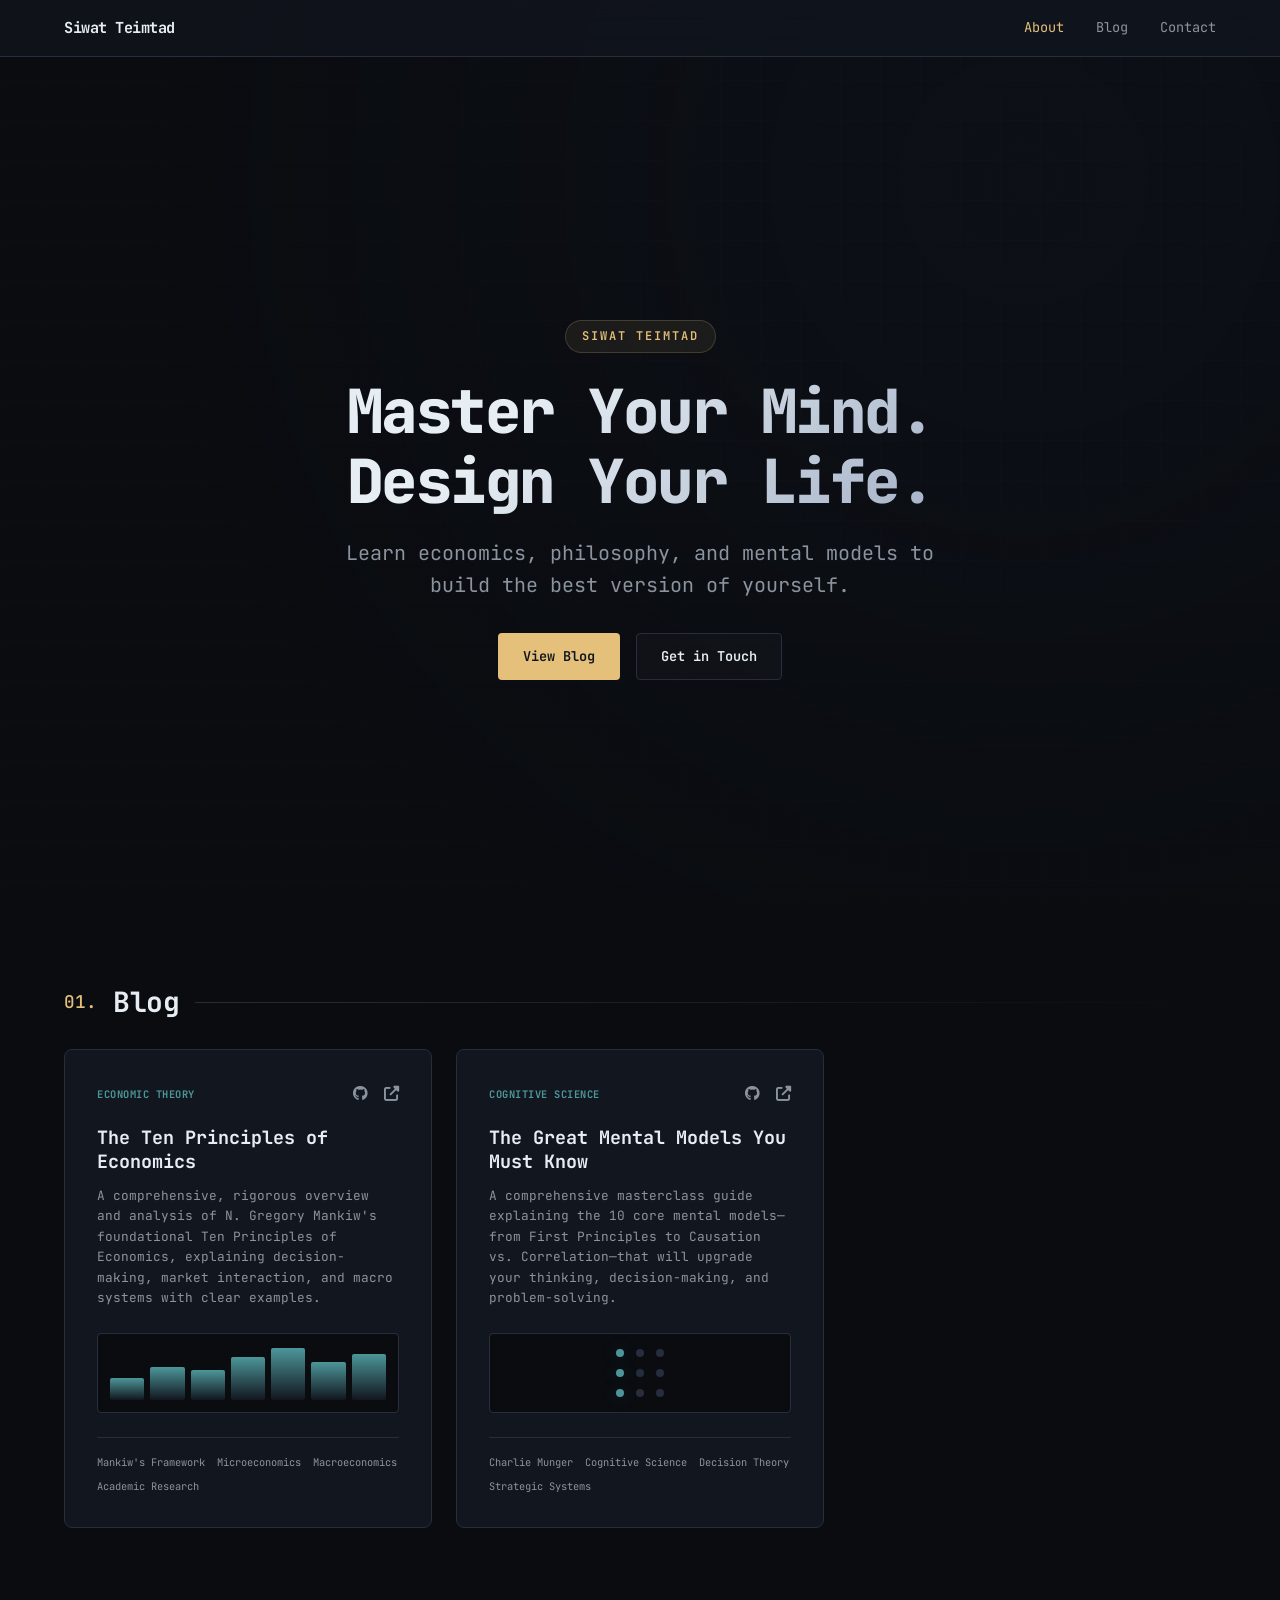
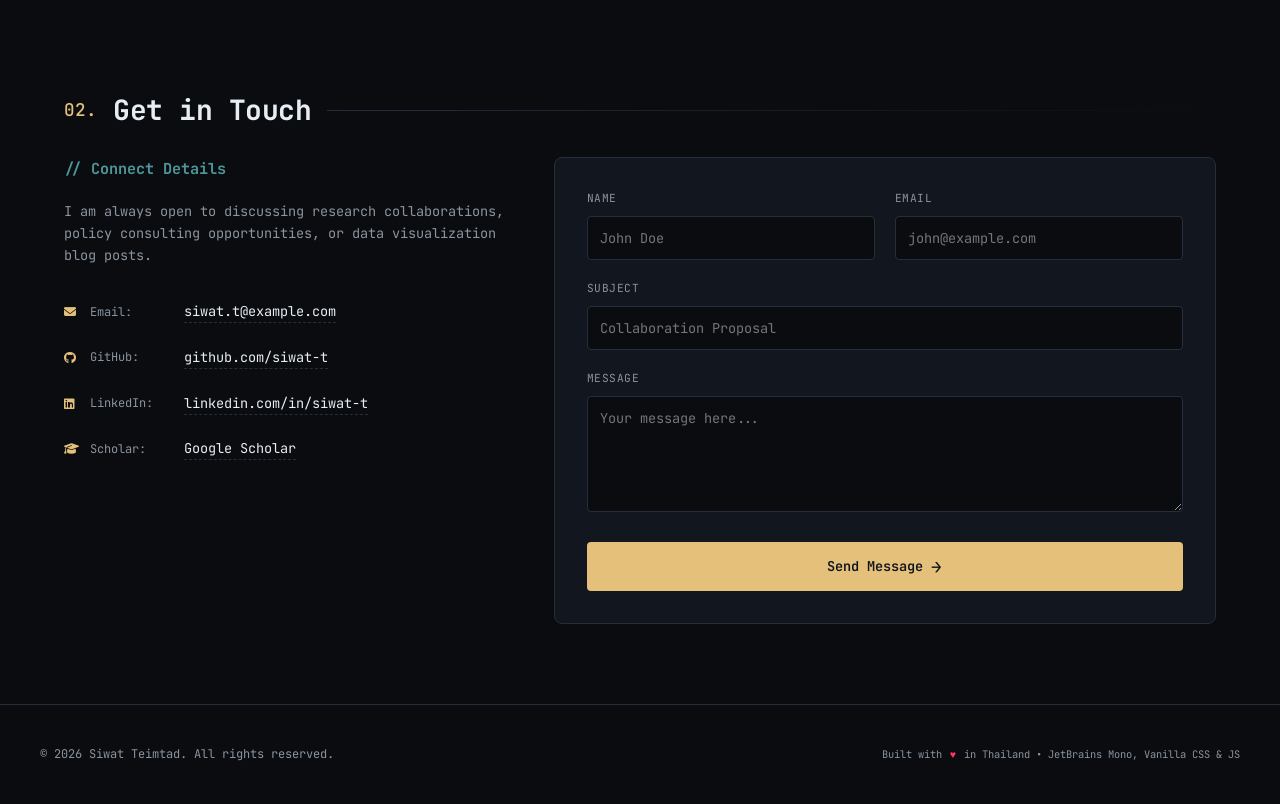
==== commit 6d1bf562: "feat: Add pulsing heart icon and localization to page footers" ====
--- a/index.html
+++ b/index.html
@@ -222,7 +222,7 @@
   <footer class="footer">
     <div class="footer-container">
       <p class="footer-copy">&copy; 2026 Siwat Teimtad. All rights reserved.</p>
-      <p class="footer-credit">Built with JetBrains Mono, Vanilla CSS & JS</p>
+      <p class="footer-credit">Built with <span class="heart-icon">&hearts;</span> in Thailand &bull; JetBrains Mono, Vanilla CSS & JS</p>
     </div>
   </footer>
 
--- a/style.css
+++ b/style.css
@@ -941,6 +941,19 @@
 .footer-credit {
   font-size: 0.65rem;
   color: var(--text-muted);
+}
+
+.heart-icon {
+  color: #ff3366;
+  animation: pulse-heart 1.5s infinite;
+  display: inline-block;
+  margin: 0 2px;
+}
+
+@keyframes pulse-heart {
+  0% { transform: scale(1); }
+  50% { transform: scale(1.25); }
+  100% { transform: scale(1); }
 }
 
 /* ==========================================================================
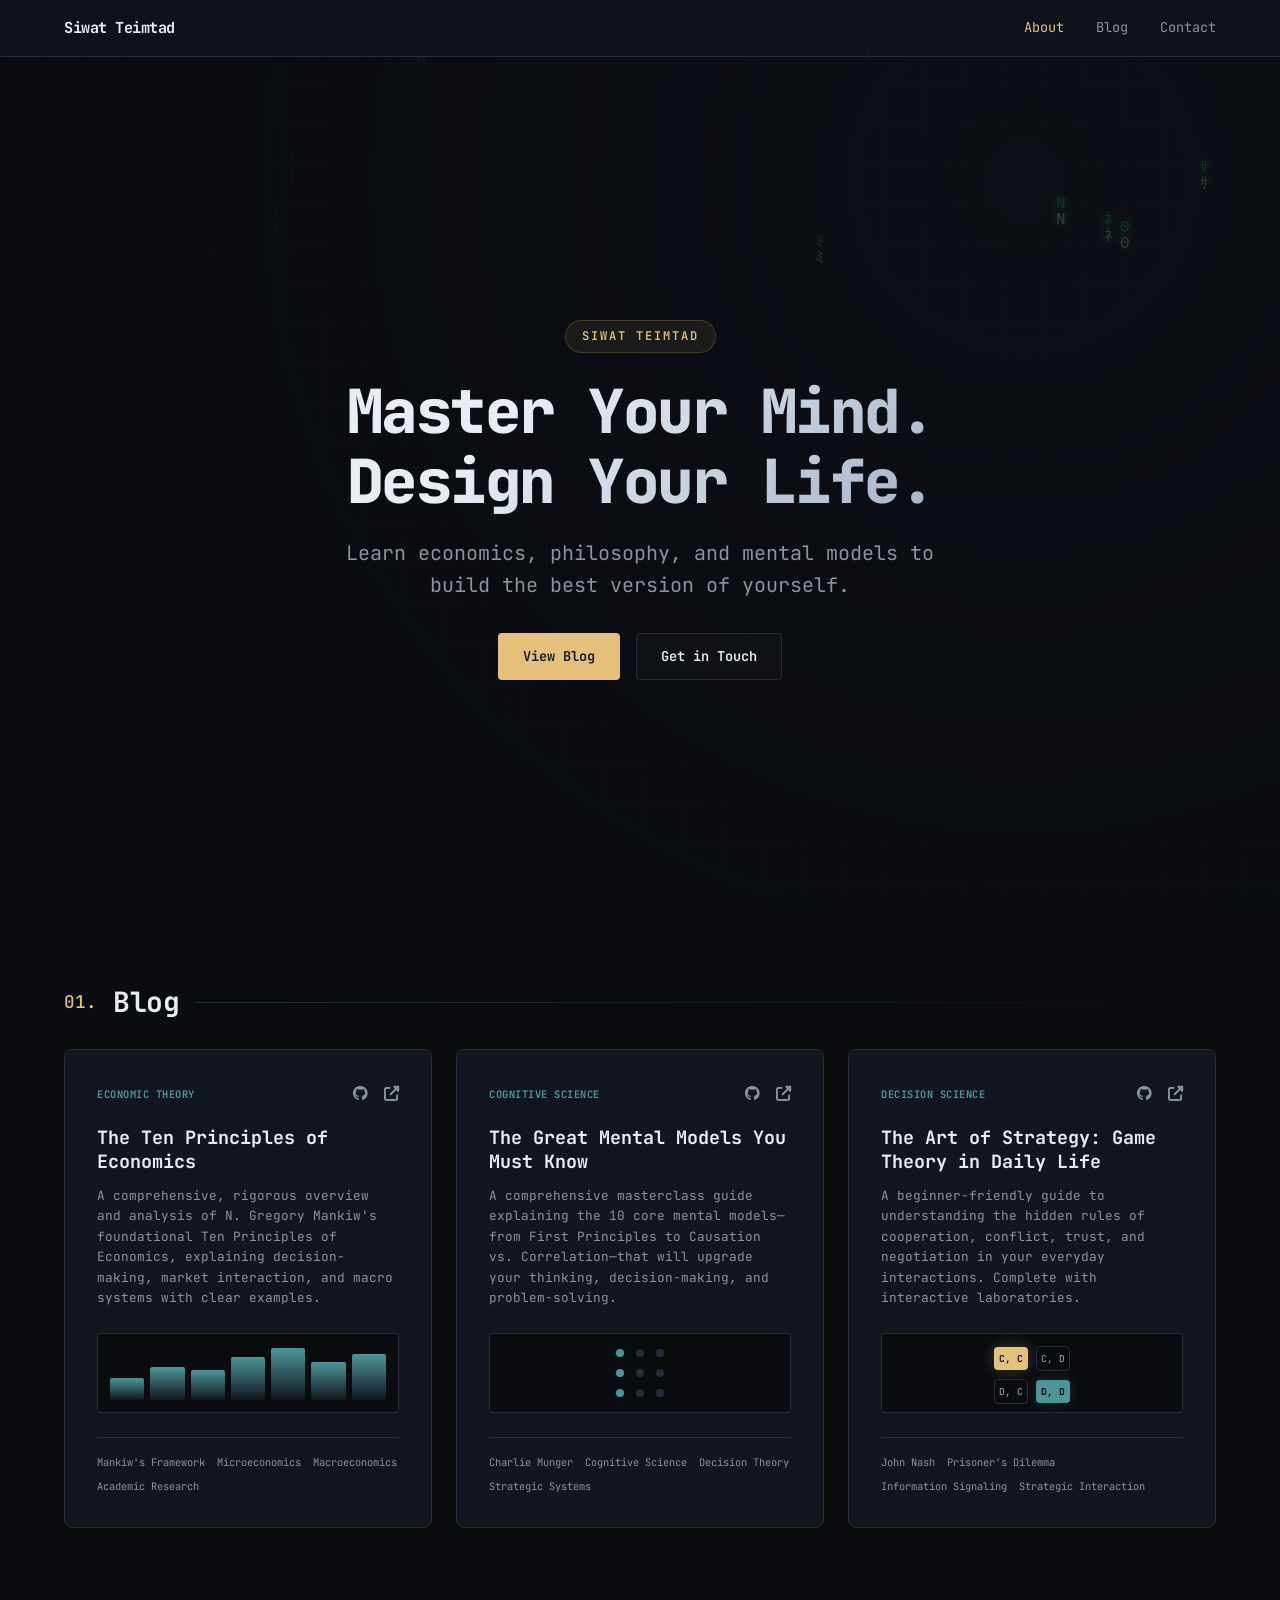
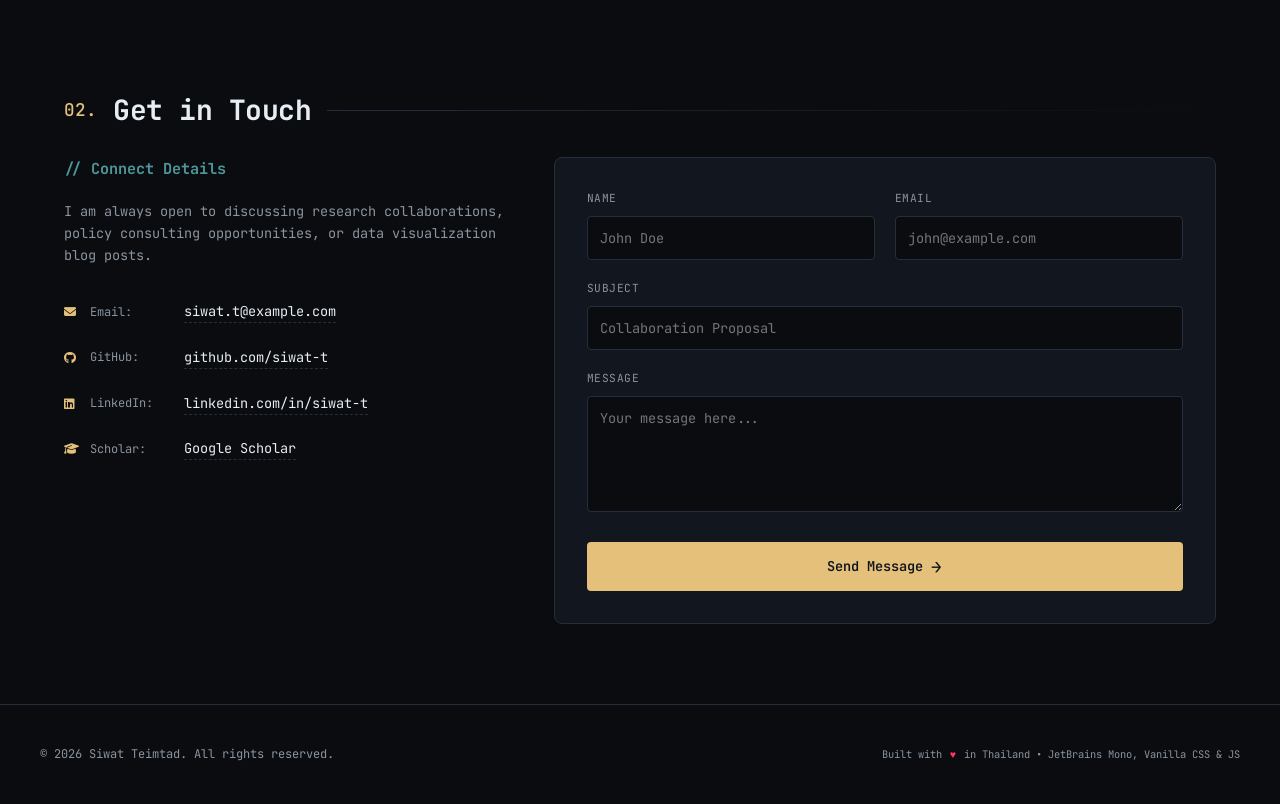
==== commit 07a0f7d4: "feat: Add Game Theory in Daily Life blog post with interactive simulators" ====
--- a/index.html
+++ b/index.html
@@ -142,6 +142,37 @@
             <li>Cognitive Science</li>
             <li>Decision Theory</li>
             <li>Strategic Systems</li>
+          </ul>
+        </article>
+
+        <!-- Blog 3 -->
+        <article class="blog-card">
+          <div class="blog-header">
+            <span class="blog-tag">Decision Science</span>
+            <div class="blog-links">
+              <a href="#" aria-label="Source Code" class="blog-link-icon"><i class="fab fa-github"></i></a>
+              <a href="game_theory.html" aria-label="Read Post" class="blog-link-icon"><i class="fas fa-external-link-alt"></i></a>
+            </div>
+          </div>
+          <h3 class="blog-title">The Art of Strategy: Game Theory in Daily Life</h3>
+          <p class="blog-description">
+            A beginner-friendly guide to understanding the hidden rules of cooperation, conflict, trust, and negotiation in your everyday interactions. Complete with interactive laboratories.
+          </p>
+          
+          <div class="blog-visual">
+            <div class="dots-grid-visual" style="grid-template-columns: repeat(2, 1fr); gap: 8px; justify-content: center; align-items: center; height: 100%;">
+              <span class="dot-node pulse" style="background-color: var(--color-primary); box-shadow: var(--glow-gold); width: auto; height: auto; padding: 4px; border-radius: 4px; font-size: 0.6rem; text-align: center; color: var(--bg-primary); font-weight: bold;">C, C</span>
+              <span class="dot-node" style="width: auto; height: auto; padding: 4px; border-radius: 4px; font-size: 0.6rem; text-align: center; color: var(--text-muted); border: 1px solid var(--border-color); background: none; font-weight: 500;">C, D</span>
+              <span class="dot-node" style="width: auto; height: auto; padding: 4px; border-radius: 4px; font-size: 0.6rem; text-align: center; color: var(--text-muted); border: 1px solid var(--border-color); background: none; font-weight: 500;">D, C</span>
+              <span class="dot-node pulse" style="background-color: var(--color-secondary); box-shadow: var(--glow-teal); width: auto; height: auto; padding: 4px; border-radius: 4px; font-size: 0.6rem; text-align: center; color: var(--bg-primary); font-weight: bold;">D, D</span>
+            </div>
+          </div>
+          
+          <ul class="blog-tech-list">
+            <li>John Nash</li>
+            <li>Prisoner's Dilemma</li>
+            <li>Information Signaling</li>
+            <li>Strategic Interaction</li>
           </ul>
         </article>
 
